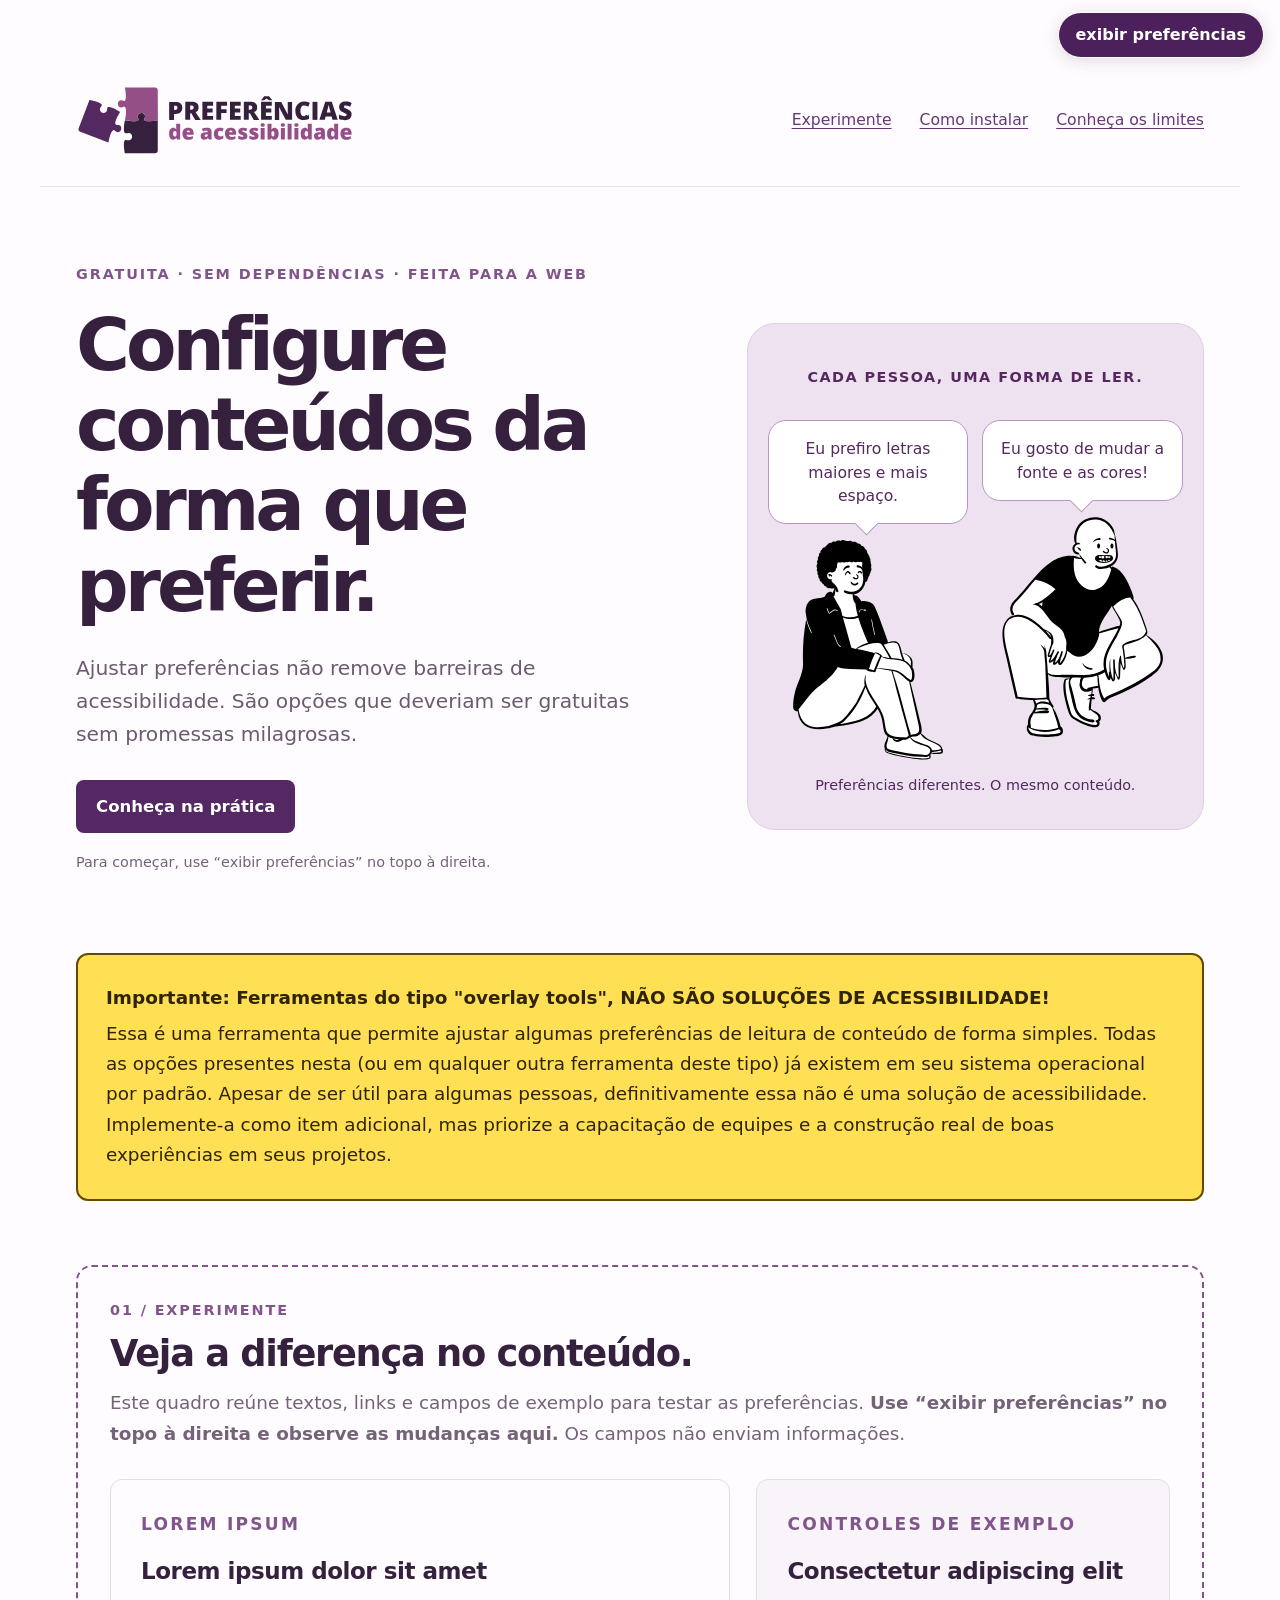
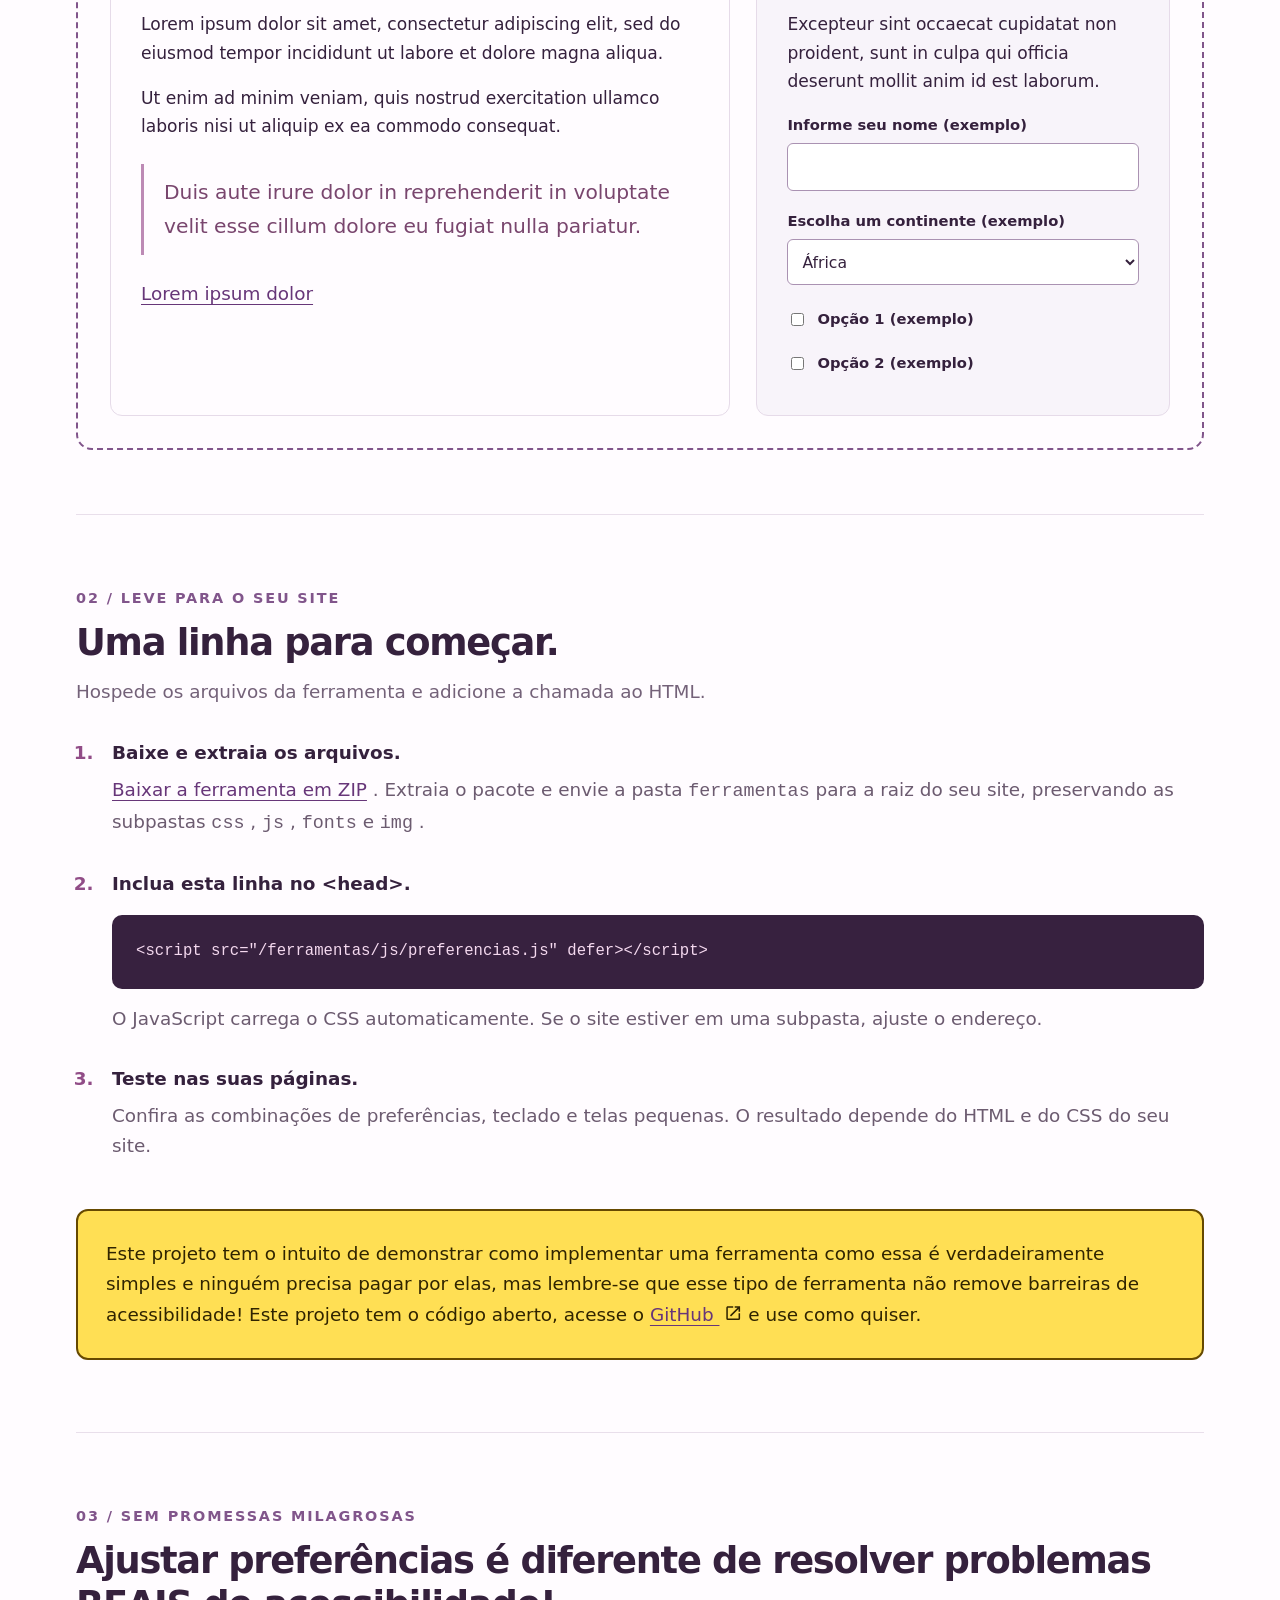
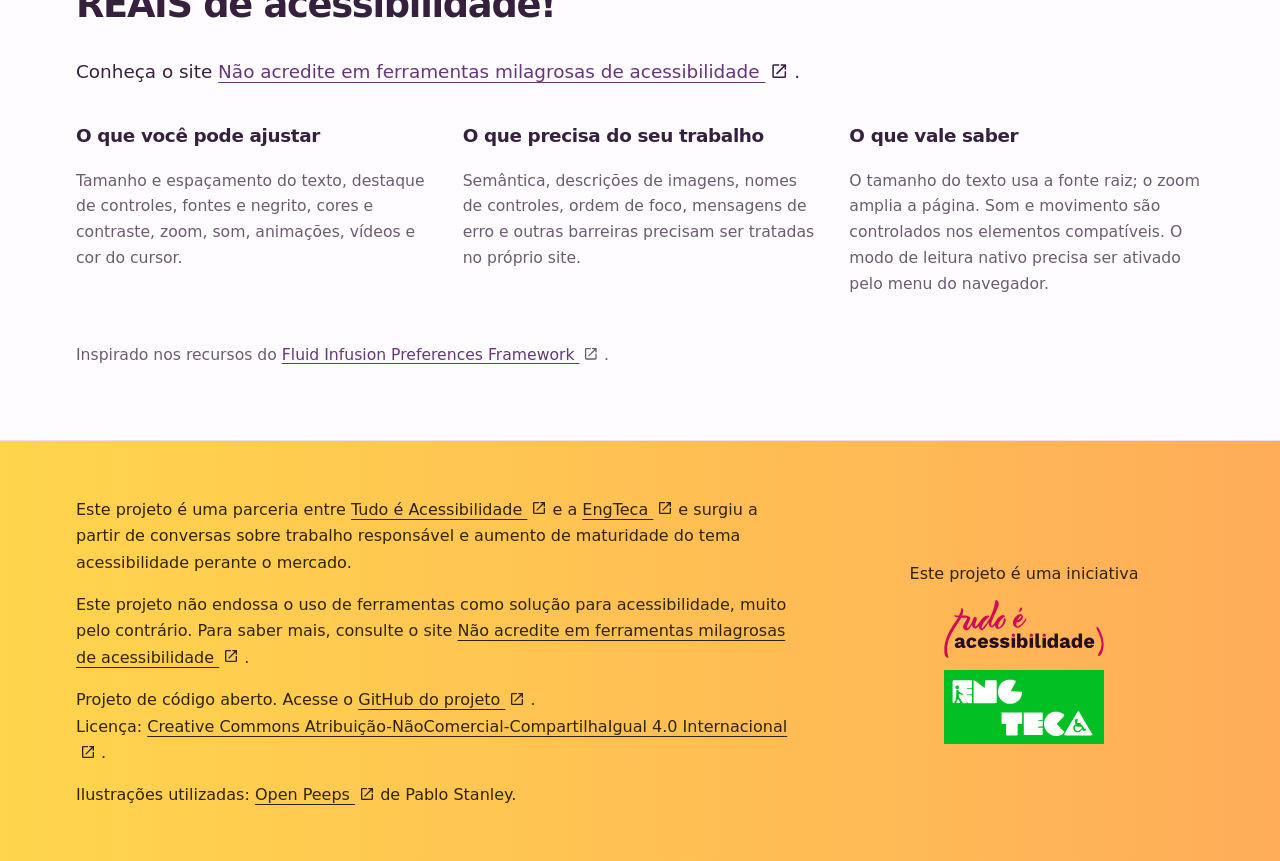
==== index.html @ dfe3854c "Importa site e ferramenta de preferências de acessibilidade" ====
<!doctype html>
<html lang="pt-BR">
  <head>
    <meta charset="utf-8" />
    <meta name="viewport" content="width=device-width, initial-scale=1" />
    <title>Preferências de acessibilidade</title>
    <meta name="description" content="Uma ferramenta gratuita e leve para personalizar a leitura. Experimente, conheça os limites e instale no seu site." />
    <meta property="og:type" content="website" />
    <meta property="og:locale" content="pt_BR" />
    <meta property="og:title" content="Preferências de acessibilidade" />
    <meta property="og:description" content="Mais escolhas para quem lê. Sem promessas de corrigir a acessibilidade com um clique." />
    <meta property="og:image" content="https://preferenciasdeacessibilidade.com/img/prefers-a11y-share.jpg" />
    <meta property="og:image:type" content="image/jpeg" />
    <meta property="og:image:width" content="1200" />
    <meta property="og:image:height" content="630" />
    <meta property="og:image:alt" content="Preferências de acessibilidade: uma ferramenta para ajustar preferências de conteúdo. Overlays não removem barreiras de acessibilidade." />
    <meta name="twitter:card" content="summary_large_image" />
    <meta name="twitter:title" content="Preferências de acessibilidade" />
    <meta name="twitter:description" content="Experimente uma ferramenta gratuita para personalizar a leitura do seu site." />
    <meta name="twitter:image" content="https://preferenciasdeacessibilidade.com/img/prefers-a11y-share.jpg" />
    <meta name="twitter:image:alt" content="Preferências de acessibilidade: uma ferramenta para ajustar preferências de conteúdo. Overlays não removem barreiras de acessibilidade." />
    <link rel="icon" href="img/favicon/favicon.ico" sizes="any" />
    <link rel="icon" type="image/png" sizes="32x32" href="img/favicon/favicon-32x32.png" />
    <link rel="icon" type="image/png" sizes="16x16" href="img/favicon/favicon-16x16.png" />
    <link rel="apple-touch-icon" sizes="180x180" href="img/favicon/apple-touch-icon.png" />
    <link rel="manifest" href="img/favicon/site.webmanifest" />
    <link rel="canonical" href="https://preferenciasdeacessibilidade.com/" />
    <meta property="og:url" content="https://preferenciasdeacessibilidade.com/" />
    <link rel="stylesheet" href="css/demo.css" />
    <script async src="https://www.googletagmanager.com/gtag/js?id=G-C42TWWLW29"></script>
    <script src="js/analytics.js" defer></script>
    <script src="js/preferencias.js" defer></script>
  </head>
  <body>
    <a class="skip" href="#conteudo">
      Ir para o conteúdo
      <span class="sr-only">nesta página</span>
    </a>
    <header class="site-header">
      <div class="brand">
        <img src="img/logo-prefs-a11y.svg" width="280" height="76" alt="Preferências de acessibilidade" />
      </div>
      <nav aria-label="Navegação principal">
        <a href="#experimente">
          Experimente
          <span class="sr-only">nesta página</span>
        </a>
        <a href="#instalacao">
          Como instalar
          <span class="sr-only">nesta página</span>
        </a>
        <a href="#limites">
          Conheça os limites
          <span class="sr-only">nesta página</span>
        </a>
      </nav>
    </header>
    <main id="conteudo">
      <section class="hero" aria-labelledby="titulo">
        <div class="hero-copy">
          <p class="eyebrow">GRATUITA · SEM DEPENDÊNCIAS · FEITA PARA A WEB</p>
          <h1 id="titulo">Configure conteúdos da forma que preferir.</h1>
          <p class="lead">Ajustar preferências não remove barreiras de acessibilidade. São opções que deveriam ser gratuitas sem promessas milagrosas.</p>
          <a class="button" href="#experimente">
            Conheça na prática
            <span class="sr-only">nesta página</span>
          </a>
          <p class="hero-caption">Para começar, use “exibir preferências” no topo à direita.</p>
        </div>
        <div class="type-art">
          <p class="art-tag">CADA PESSOA, UMA FORMA DE LER.</p>
          <div class="conversation">
            <div class="person">
              <p class="speech">Eu prefiro letras maiores e mais espaço.</p>
              <img src="img/peep-1.svg" alt="" width="180" height="220" />
            </div>
            <div class="person">
              <p class="speech">Eu gosto de mudar a fonte e as cores!</p>
              <img src="img/peep-2.svg" alt="" width="180" height="220" />
            </div>
          </div>
          <p class="art-footer">Preferências diferentes. O mesmo conteúdo.</p>
        </div>
      </section>
      <aside class="notice" aria-label="Importante: limites desta ferramenta">
        <strong>Importante: Ferramentas do tipo "overlay tools", NÃO SÃO SOLUÇÕES DE ACESSIBILIDADE!</strong>
        <p>Essa é uma ferramenta que permite ajustar algumas preferências de leitura de conteúdo de forma simples. Todas as opções presentes nesta (ou em qualquer outra ferramenta deste tipo) já existem em seu sistema operacional por padrão. Apesar de ser útil para algumas pessoas, definitivamente essa não é uma solução de acessibilidade. Implemente-a como item adicional, mas priorize a capacitação de equipes e a construção real de boas experiências em seus projetos.</p>
      </aside>
      <section id="experimente" class="section experiment-box" aria-labelledby="experimentar-titulo">
        <div class="section-heading">
          <p class="eyebrow">01 / EXPERIMENTE</p>
          <h2 id="experimentar-titulo">Veja a diferença no conteúdo.</h2>
          <p>
            Este quadro reúne textos, links e campos de exemplo para testar as preferências.
            <strong>Use “exibir preferências” no topo à direita e observe as mudanças aqui.</strong>
            Os campos não enviam informações.
          </p>
        </div>
        <div class="demo-grid">
          <article class="reading-card" lang="la">
            <p class="eyebrow">LOREM IPSUM</p>
            <h3>Lorem ipsum dolor sit amet</h3>
            <p>Lorem ipsum dolor sit amet, consectetur adipiscing elit, sed do eiusmod tempor incididunt ut labore et dolore magna aliqua.</p>
            <p>Ut enim ad minim veniam, quis nostrud exercitation ullamco laboris nisi ut aliquip ex ea commodo consequat.</p>
            <blockquote>Duis aute irure dolor in reprehenderit in voluptate velit esse cillum dolore eu fugiat nulla pariatur.</blockquote>
            <a href="#controles-titulo">
              Lorem ipsum dolor
              <span class="sr-only" lang="pt-BR">(vai para os controles nesta página)</span>
            </a>
          </article>
          <section class="form-card" aria-labelledby="controles-titulo">
            <p class="eyebrow">CONTROLES DE EXEMPLO</p>
            <h3 id="controles-titulo" lang="la">Consectetur adipiscing elit</h3>
            <p lang="la">Excepteur sint occaecat cupidatat non proident, sunt in culpa qui officia deserunt mollit anim id est laborum.</p>
            <label for="nome">Informe seu nome (exemplo)</label>
            <input id="nome" type="text" autocomplete="off" />
            <label for="continente">Escolha um continente (exemplo)</label>
            <select id="continente">
              <option value="africa">África</option>
              <option value="america">América</option>
              <option value="asia">Ásia</option>
              <option value="europa">Europa</option>
              <option value="oceania">Oceania</option>
            </select>
            <label class="check">
              <input type="checkbox" />
              Opção 1 (exemplo)
            </label>
            <label class="check">
              <input type="checkbox" />
              Opção 2 (exemplo)
            </label>
          </section>
        </div>
      </section>
      <section id="instalacao" class="section installation" aria-labelledby="instalar-titulo">
        <div class="section-heading">
          <p class="eyebrow">02 / LEVE PARA O SEU SITE</p>
          <h2 id="instalar-titulo">Uma linha para começar.</h2>
          <p>Hospede os arquivos da ferramenta e adicione a chamada ao HTML.</p>
        </div>
        <ol class="steps">
          <li>
            <strong>Baixe e extraia os arquivos.</strong>
            <p>
              <a href="downloads/preferencias-a11y.zip" download>Baixar a ferramenta em ZIP</a>
              . Extraia o pacote e envie a pasta
              <code>ferramentas</code>
              para a raiz do seu site, preservando as subpastas
              <code>css</code>
              ,
              <code>js</code>
              ,
              <code>fonts</code>
              e
              <code>img</code>
              .
            </p>
          </li>
          <li>
            <strong>Inclua esta linha no &lt;head&gt;.</strong>
            <pre><code>&lt;script src="/ferramentas/js/preferencias.js" defer&gt;&lt;/script&gt;</code></pre>
            <p>O JavaScript carrega o CSS automaticamente. Se o site estiver em uma subpasta, ajuste o endereço.</p>
          </li>
          <li>
            <strong>Teste nas suas páginas.</strong>
            <p>Confira as combinações de preferências, teclado e telas pequenas. O resultado depende do HTML e do CSS do seu site.</p>
          </li>
        </ol>
        <aside class="notice installation-notice" aria-label="Sobre a implementação desta ferramenta">
          <p>
            Este projeto tem o intuito de demonstrar como implementar uma ferramenta como essa é verdadeiramente simples e ninguém precisa pagar por elas, mas lembre-se que esse tipo de ferramenta não remove barreiras de acessibilidade! Este projeto tem o código aberto, acesse o
            <a href="https://github.com/acessibilidade/preferencias-a11y" target="_blank" rel="noopener noreferrer">
              GitHub
              <span class="sr-only">(abre em uma nova aba)</span>
            </a>
            <svg class="external-icon" xmlns="http://www.w3.org/2000/svg" viewBox="0 0 24 24" aria-hidden="true" focusable="false"><path d="M19 19H5V5h7V3H5c-1.11 0-2 .9-2 2v14a2 2 0 0 0 2 2h14a2 2 0 0 0 2-2v-7h-2v7zM14 3v2h3.59l-9.83 9.83 1.41 1.41L19 6.41V10h2V3h-7z" /></svg>
            e use como quiser.
          </p>
        </aside>
      </section>
      <section id="limites" class="section" aria-labelledby="limites-titulo">
        <div class="section-heading">
          <p class="eyebrow">03 / SEM PROMESSAS MILAGROSAS</p>
          <h2 id="limites-titulo">Ajustar preferências é diferente de resolver problemas REAIS de acessibilidade!</h2>
        </div>
        <p>
          Conheça o site
          <a href="https://naoacrediteemferramentasmilagrosas.com" target="_blank" rel="noopener noreferrer">
            Não acredite em ferramentas milagrosas de acessibilidade

            <span class="sr-only">(abre em uma nova aba)</span>
          </a>
          <svg class="external-icon" xmlns="http://www.w3.org/2000/svg" viewBox="0 0 24 24" aria-hidden="true" focusable="false"><path d="M19 19H5V5h7V3H5c-1.11 0-2 .9-2 2v14a2 2 0 0 0 2 2h14a2 2 0 0 0 2-2v-7h-2v7zM14 3v2h3.59l-9.83 9.83 1.41 1.41L19 6.41V10h2V3h-7z" /></svg>
          .
        </p>
        <div class="limits-grid">
          <div>
            <h3>O que você pode ajustar</h3>
            <p>Tamanho e espaçamento do texto, destaque de controles, fontes e negrito, cores e contraste, zoom, som, animações, vídeos e cor do cursor.</p>
          </div>
          <div>
            <h3>O que precisa do seu trabalho</h3>
            <p>Semântica, descrições de imagens, nomes de controles, ordem de foco, mensagens de erro e outras barreiras precisam ser tratadas no próprio site.</p>
          </div>
          <div>
            <h3>O que vale saber</h3>
            <p>O tamanho do texto usa a fonte raiz; o zoom amplia a página. Som e movimento são controlados nos elementos compatíveis. O modo de leitura nativo precisa ser ativado pelo menu do navegador.</p>
          </div>
        </div>
        <p class="reference">
          Inspirado nos recursos do
          <a href="https://build-infusion.fluidproject.org/demos/prefsFramework/" target="_blank" rel="noopener noreferrer">
            Fluid Infusion Preferences Framework

            <span class="sr-only">(abre em uma nova aba)</span>
          </a>
          <svg class="external-icon" xmlns="http://www.w3.org/2000/svg" viewBox="0 0 24 24" aria-hidden="true" focusable="false"><path d="M19 19H5V5h7V3H5c-1.11 0-2 .9-2 2v14a2 2 0 0 0 2 2h14a2 2 0 0 0 2-2v-7h-2v7zM14 3v2h3.59l-9.83 9.83 1.41 1.41L19 6.41V10h2V3h-7z" /></svg>
          .
        </p>
      </section>
    </main>
    <footer class="site-footer">
      <div class="footer-inner">
        <div class="footer-copy">
          <p>
            Este projeto é uma parceria entre
            <a href="https://tudoeacessibilidade.com.br/" target="_blank" rel="noopener noreferrer">
              Tudo é Acessibilidade
              <span class="sr-only">(abre em uma nova aba)</span>
            </a>
            <svg class="external-icon" xmlns="http://www.w3.org/2000/svg" viewBox="0 0 24 24" aria-hidden="true" focusable="false"><path d="M19 19H5V5h7V3H5c-1.11 0-2 .9-2 2v14a2 2 0 0 0 2 2h14a2 2 0 0 0 2-2v-7h-2v7zM14 3v2h3.59l-9.83 9.83 1.41 1.41L19 6.41V10h2V3h-7z" /></svg>
            e a
            <a href="https://engteca.com.br/" target="_blank" rel="noopener noreferrer">
              EngTeca
              <span class="sr-only">(abre em uma nova aba)</span>
            </a>
            <svg class="external-icon" xmlns="http://www.w3.org/2000/svg" viewBox="0 0 24 24" aria-hidden="true" focusable="false"><path d="M19 19H5V5h7V3H5c-1.11 0-2 .9-2 2v14a2 2 0 0 0 2 2h14a2 2 0 0 0 2-2v-7h-2v7zM14 3v2h3.59l-9.83 9.83 1.41 1.41L19 6.41V10h2V3h-7z" /></svg>
            e surgiu a partir de conversas sobre trabalho responsável e aumento de maturidade do tema acessibilidade perante o mercado.
          </p>
          <p>
            Este projeto não endossa o uso de ferramentas como solução para acessibilidade, muito pelo contrário. Para saber mais, consulte o site
            <a href="https://naoacrediteemferramentasmilagrosas.com" target="_blank" rel="noopener noreferrer">
              Não acredite em ferramentas milagrosas de acessibilidade
              <span class="sr-only">(abre em uma nova aba)</span>
            </a>
            <svg class="external-icon" xmlns="http://www.w3.org/2000/svg" viewBox="0 0 24 24" aria-hidden="true" focusable="false"><path d="M19 19H5V5h7V3H5c-1.11 0-2 .9-2 2v14a2 2 0 0 0 2 2h14a2 2 0 0 0 2-2v-7h-2v7zM14 3v2h3.59l-9.83 9.83 1.41 1.41L19 6.41V10h2V3h-7z" /></svg>
            .
          </p>
          <p>
            Projeto de código aberto. Acesse o
            <a href="https://github.com/acessibilidade/preferencias-a11y" target="_blank" rel="noopener noreferrer">
              GitHub do projeto
              <span class="sr-only">(abre em uma nova aba)</span>
            </a>
            <svg class="external-icon" xmlns="http://www.w3.org/2000/svg" viewBox="0 0 24 24" aria-hidden="true" focusable="false"><path d="M19 19H5V5h7V3H5c-1.11 0-2 .9-2 2v14a2 2 0 0 0 2 2h14a2 2 0 0 0 2-2v-7h-2v7zM14 3v2h3.59l-9.83 9.83 1.41 1.41L19 6.41V10h2V3h-7z" /></svg>
            .
            <br />
            Licença:
            <a href="https://creativecommons.org/licenses/by-nc-sa/4.0/deed.pt-br" target="_blank" rel="license noopener noreferrer">
              Creative Commons Atribuição-NãoComercial-CompartilhaIgual 4.0 Internacional
              <span class="sr-only">(abre em uma nova aba)</span>
            </a>
            <svg class="external-icon" xmlns="http://www.w3.org/2000/svg" viewBox="0 0 24 24" aria-hidden="true" focusable="false"><path d="M19 19H5V5h7V3H5c-1.11 0-2 .9-2 2v14a2 2 0 0 0 2 2h14a2 2 0 0 0 2-2v-7h-2v7zM14 3v2h3.59l-9.83 9.83 1.41 1.41L19 6.41V10h2V3h-7z" /></svg>
            .
          </p>
          <p>
            Ilustrações utilizadas:
            <a href="https://www.openpeeps.com/" target="_blank" rel="noopener noreferrer">
              Open Peeps
              <span class="sr-only">(abre em uma nova aba)</span>
            </a>
            <svg class="external-icon" xmlns="http://www.w3.org/2000/svg" viewBox="0 0 24 24" aria-hidden="true" focusable="false"><path d="M19 19H5V5h7V3H5c-1.11 0-2 .9-2 2v14a2 2 0 0 0 2 2h14a2 2 0 0 0 2-2v-7h-2v7zM14 3v2h3.59l-9.83 9.83 1.41 1.41L19 6.41V10h2V3h-7z" /></svg>
            de Pablo Stanley.
          </p>
        </div>
        <div class="footer-partners">
          <p>Este projeto é uma iniciativa</p>
          <div class="partner-logos">
            <div class="partner-logo">
              <a href="https://tudoeacessibilidade.com.br/" target="_blank" rel="noopener noreferrer">
                <img src="img/logo-tudo-e-acessibilidade.svg" alt="Tudo é Acessibilidade" width="160" height="100" />

                <span class="sr-only">(abre em uma nova aba)</span>
              </a>
            </div>
            <div class="partner-logo">
              <a href="https://engteca.com.br/" target="_blank" rel="noopener noreferrer">
                <img src="img/logo-engteca.svg" alt="EngTeca" width="389" height="181" />

                <span class="sr-only">(abre em uma nova aba)</span>
              </a>
            </div>
          </div>
        </div>
      </div>
    </footer>
  </body>
</html>
---- css/demo.css ----
* {
  box-sizing: border-box;
}
:root {
  color-scheme: light;
  font-family:
    system-ui,
    -apple-system,
    sans-serif;
  color: #35213d;
  background: #fffcff;
  line-height: 1.65;
}
body {
  margin: 0;
  font-size: 1.15rem;
  overflow-wrap: anywhere;
}
a {
  color: #673679;
  text-underline-offset: 0.22em;
}
button,
input,
select {
  font: inherit;
}
:focus-visible {
  outline: 3px solid #a32b74;
  outline-offset: 5px;
}
.sr-only {
  position: absolute;
  width: 1px;
  height: 1px;
  overflow: hidden;
  clip-path: inset(50%);
  white-space: nowrap;
}
.skip {
  position: fixed;
  top: -100px;
  left: 16px;
  z-index: 2147483100;
  background: #fff;
  padding: 12px;
}
.skip:focus {
  top: 12px;
}
.site-header {
  max-width: 1200px;
  margin: auto;
  padding: 82px 36px 28px;
  display: flex;
  justify-content: space-between;
  gap: 24px;
  align-items: center;
  border-bottom: 1px solid #e9dfeb;
}
.brand {
  display: block;
  font-size: 1.38rem;
  font-weight: 800;
  line-height: 1.15;
  text-decoration: underline;
  letter-spacing: -0.04em;
  color: #44234e;
}
.brand span {
  display: block;
  color: #a13f78;
}
nav {
  display: flex;
  gap: 28px;
  flex-wrap: wrap;
  font-size: 0.977rem;
}
nav a {
  text-decoration: underline;
}
main {
  max-width: 1200px;
  padding: 0 36px;
  margin: auto;
}
.hero {
  display: grid;
  grid-template-columns: 1.3fr 1fr;
  gap: 76px;
  align-items: center;
  padding: 76px 0 64px;
}
.eyebrow {
  font-size: 0.9rem;
  font-weight: 750;
  letter-spacing: 0.13em;
  color: #81558b;
  margin: 0 0 18px;
}
h1 {
  font-size: clamp(2.875rem, 5.75vw, 5.06rem);
  line-height: 1.09;
  letter-spacing: -0.055em;
  margin: 0 0 26px;
  font-weight: 750;
}
h1 em {
  color: #954f87;
  font-style: normal;
}
.lead {
  font-size: 1.265rem;
  max-width: 31em;
  color: #6c5b70;
  margin-bottom: 28px;
}
.button {
  display: inline-flex;
  gap: 28px;
  background: #542862;
  color: #fff;
  border-radius: 8px;
  padding: 13px 20px;
  font-weight: 600;
  font-size: 1.035rem;
  text-decoration: none;
}
.hero-caption {
  font-size: 0.9rem;
  color: #746279;
  margin-top: 18px;
}
.type-art {
  background: #eee2f0;
  border-radius: 100px 16px 16px 16px;
  padding: 32px;
  min-width: 0;
  text-align: center;
  color: #55285f;
  border: 1px solid #dfcde4;
}
.art-tag {
  font-size: 0.9rem;
  letter-spacing: 0.1em;
  font-weight: 700;
}
.art-letters {
  display: block;
  font-family: Georgia, serif;
  font-size: 10.005rem;
  line-height: 1.35;
  letter-spacing: -0.09em;
}
.art-line {
  font-size: 0.977rem;
}
.art-colors {
  display: flex;
  justify-content: center;
  gap: 12px;
  margin: 24px 0;
}
.art-colors span {
  padding: 13px 18px;
  border-radius: 9px;
  background: #fff;
  font-weight: 650;
}
.art-colors span:nth-child(2) {
  color: #fff;
  background: #55285f;
}
.art-colors span:nth-child(3) {
  color: #4c2045;
  background: #efc8df;
}
.art-footer {
  font-size: 0.9rem;
}
.notice {
  background: #f7edf3;
  border-left: 4px solid #a03e78;
  border-radius: 0 10px 10px 0;
  padding: 22px 28px;
}
.notice strong {
  font-size: 1.15rem;
}
.notice p {
  margin: 5px 0 0;
  font-size: 1.012rem;
  color: #6c5269;
}
.section {
  padding: 72px 0;
  scroll-margin-top: 70px;
}
.section + .section {
  border-top: 1px solid #e9dfeb;
}
.section-heading {
  margin-bottom: 30px;
}
.section-heading .eyebrow {
  margin-bottom: 10px;
}
h2 {
  font-size: 2.3rem;
  line-height: 1.2;
  letter-spacing: -0.035em;
  margin: 0 0 12px;
}
.section-heading > p:last-child {
  color: #746279;
  margin-top: 0;
}
h3 {
  font-size: 1.438rem;
  line-height: 1.35;
  letter-spacing: -0.02em;
}
.demo-grid {
  display: grid;
  grid-template-columns: 1.5fr 1fr;
  gap: 26px;
}
.reading-card,
.form-card {
  padding: 30px;
  border: 1px solid #e6dbe9;
  border-radius: 12px;
}
.reading-card h3,
.form-card h3 {
  margin-top: 0;
}
.reading-card p,
.form-card p {
  font-size: 1.069rem;
}
blockquote {
  margin: 24px 0;
  padding: 12px 0 12px 20px;
  border-left: 3px solid #bd8ab5;
  color: #79466e;
  font-size: 1.265rem;
}
.form-card {
  background: #f8f4fa;
}
.form-card label {
  display: block;
  font-size: 0.92rem;
  font-weight: 600;
  margin: 18px 0 6px;
}
.form-card input:not([type="checkbox"]),
.form-card select {
  width: 100%;
  min-width: 0;
  min-height: 46px;
  padding: 10px;
  border: 1px solid #aa92b2;
  border-radius: 6px;
  background: #fff;
  color: #35213d;
  font-size: 0.977rem;
}
.form-card .check {
  display: flex;
  gap: 10px;
  align-items: center;
  min-height: 44px;
}
.steps {
  padding-left: 24px;
}
.steps li {
  padding: 0 0 22px 12px;
}
.steps li::marker {
  color: #914c87;
  font-weight: 750;
}
.steps p {
  margin: 7px 0;
  color: #6c5b70;
}
pre {
  background: #37213f;
  color: #f4d9ef;
  padding: 24px;
  border-radius: 10px;
  overflow: auto;
  font-size: 0.977rem;
}
code {
  overflow-wrap: anywhere;
}
.limits-grid {
  display: grid;
  grid-template-columns: repeat(3, 1fr);
  gap: 32px;
}
.limits-grid h3 {
  font-size: 1.15rem;
}
.limits-grid p,
.reference {
  font-size: 0.977rem;
  color: #6c5b70;
}
.reference {
  margin: 30px 0 0;
}
.site-footer {
  border-top: 1px solid #e9dfeb;
  max-width: 1200px;
  margin: auto;
  padding: 32px 36px;
  display: flex;
  align-items: center;
  justify-content: space-between;
  gap: 24px;
  font-size: 1rem;
}
@media (max-width: 800px) {
  .hero {
    gap: 28px;
    grid-template-columns: 1fr;
    padding-top: 48px;
  }
  .type-art {
    max-width: 430px;
    width: 100%;
    justify-self: center;
  }
  .demo-grid,
  .limits-grid {
    grid-template-columns: 1fr;
  }
  .site-header {
    align-items: flex-start;
    flex-direction: column;
  }
  .site-footer {
    flex-wrap: wrap;
  }
}
@media (max-width: 420px) {
  main {
    padding: 0 20px;
  }
  .site-header,
  .site-footer {
    padding-left: 20px;
    padding-right: 20px;
  }
  nav {
    gap: 16px;
  }
  .reading-card,
  .form-card {
    padding: 20px;
  }
  .section {
    padding: 48px 0;
  }
  .type-art {
    padding: 24px;
  }
  .art-colors {
    gap: 6px;
  }
  .art-colors span {
    padding: 10px 13px;
  }
}

.brand img {
  display: block;
  width: min(280px, 100%);
  height: auto;
}
.type-art {
  border-radius: 28px;
  padding: 28px 20px 16px;
}
.art-tag {
  font-size: 0.9rem;
}
.conversation {
  display: grid;
  grid-template-columns: 1fr 1fr;
  gap: 14px;
}
.person {
  min-width: 0;
}
.person img {
  display: block;
  width: 100%;
  height: 220px;
  object-fit: contain;
}
.speech {
  position: relative;
  padding: 16px 12px;
  border: 1px solid #b598bf;
  border-radius: 18px;
  background: #fff;
  font-size: 0.977rem;
  line-height: 1.5;
}
.speech::after {
  content: "";
  position: absolute;
  bottom: -9px;
  left: 45%;
  width: 16px;
  height: 16px;
  background: #fff;
  border-right: 1px solid #b598bf;
  border-bottom: 1px solid #b598bf;
  transform: rotate(45deg);
}
.notice {
  background: #ffdf54;
  border: 2px solid #664900;
  border-radius: 12px;
  padding: 28px;
  color: #302400;
}
.notice p {
  color: inherit;
  font-size: 1.15rem;
}
.experiment-box {
  border: 2px dashed #81558b;
  border-radius: 16px;
  margin: 64px 0;
  padding: 32px;
}
.external-icon {
  display: inline-block;
  width: 1em;
  height: 1em;
  margin-left: 0.25em;
  vertical-align: -0.1em;
  fill: currentColor;
  flex-shrink: 0;
}
.site-footer {
  max-width: none;
  margin: 0;
  padding: 40px 36px;
  display: block;
  background: linear-gradient(
    90deg,
    rgb(255, 213, 77) 0%,
    rgb(255, 173, 89) 100%
  );
  color: #302400;
  font-size: 1rem;
}
.footer-inner {
  max-width: 1128px;
  margin: auto;
  display: grid;
  grid-template-columns: 2fr 1fr;
  gap: 48px;
  align-items: center;
}
.site-footer a {
  color: inherit;
}
.footer-partners {
  text-align: center;
}
.partner-logos {
  display: flex;
  flex-direction: column;
  gap: 12px;
  justify-content: center;
  align-items: center;
  flex-wrap: wrap;
}
.partner-logos img {
  display: block;
  width: 160px;
  height: auto;
  object-fit: contain;
}
@media (max-width: 800px) {
  .footer-inner {
    grid-template-columns: 1fr;
    gap: 24px;
  }
}
@media (max-width: 420px) {
  .experiment-box {
    padding: 18px;
    margin: 40px 0;
  }
  .conversation {
    gap: 8px;
  }
  .speech {
    padding: 12px 8px;
  }
  .person img {
    height: 180px;
  }
  .site-footer {
    padding: 28px 20px;
  }
}

html {
  scroll-behavior: smooth;
}
@media (prefers-reduced-motion: reduce) {
  html {
    scroll-behavior: auto;
  }
}
.form-card .check {
  margin: 0;
}
.form-card select + .check {
  margin-top: 12px;
}
.partner-logo {
  display: flex;
  align-items: center;
  gap: 6px;
}

.external-icon {
  cursor: default;
}

/* Link and button interaction states. */
a:hover,
a:focus-visible {
  color: #321b37;
  text-decoration-thickness: 0.12em;
}
.site-footer a:hover,
.site-footer a:focus-visible {
  color: #321b37;
}
.button:hover,
.button:focus-visible {
  background-color: #321b37;
  color: #fff;
}
.button:hover {
  text-decoration: underline;
}

.footer-copy {
  min-width: 0;
}

.footer-partners > p {
  margin: 0 0 12px;
}
.installation-notice p {
  margin: 0;
}
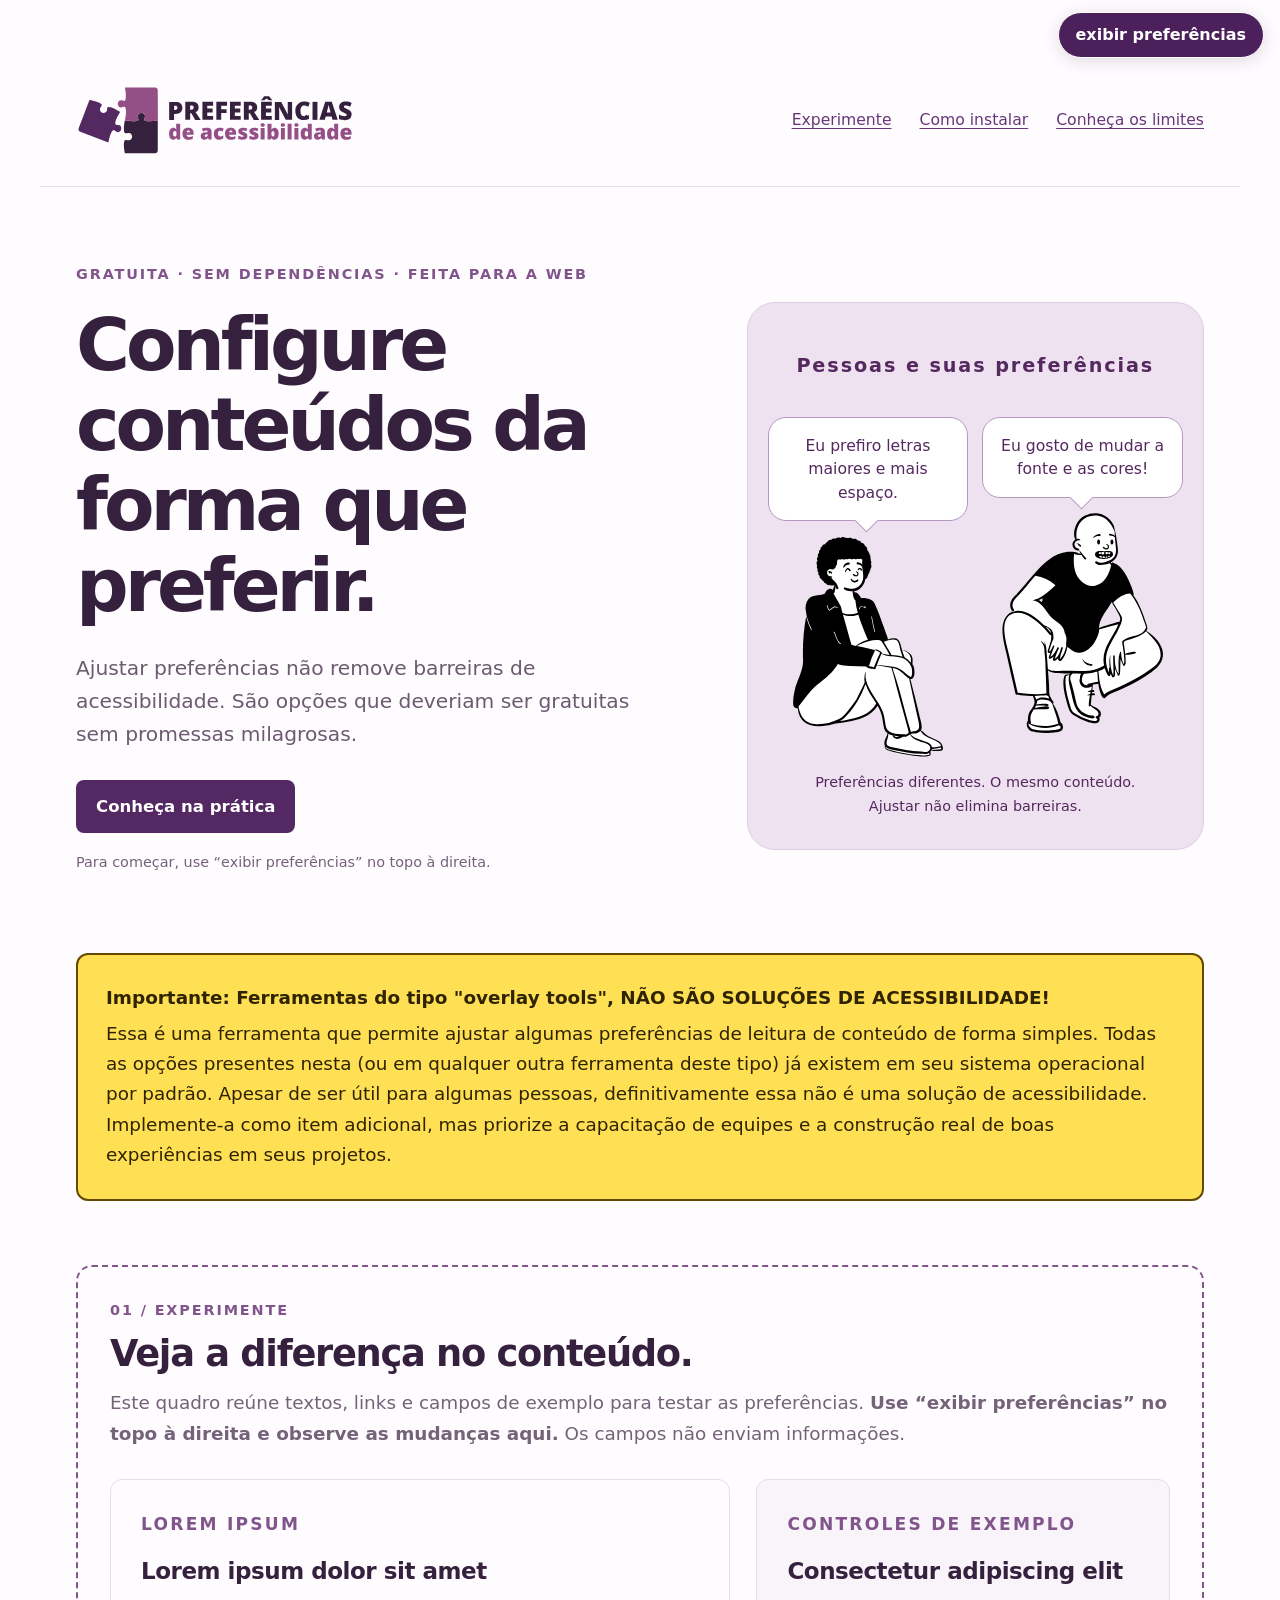
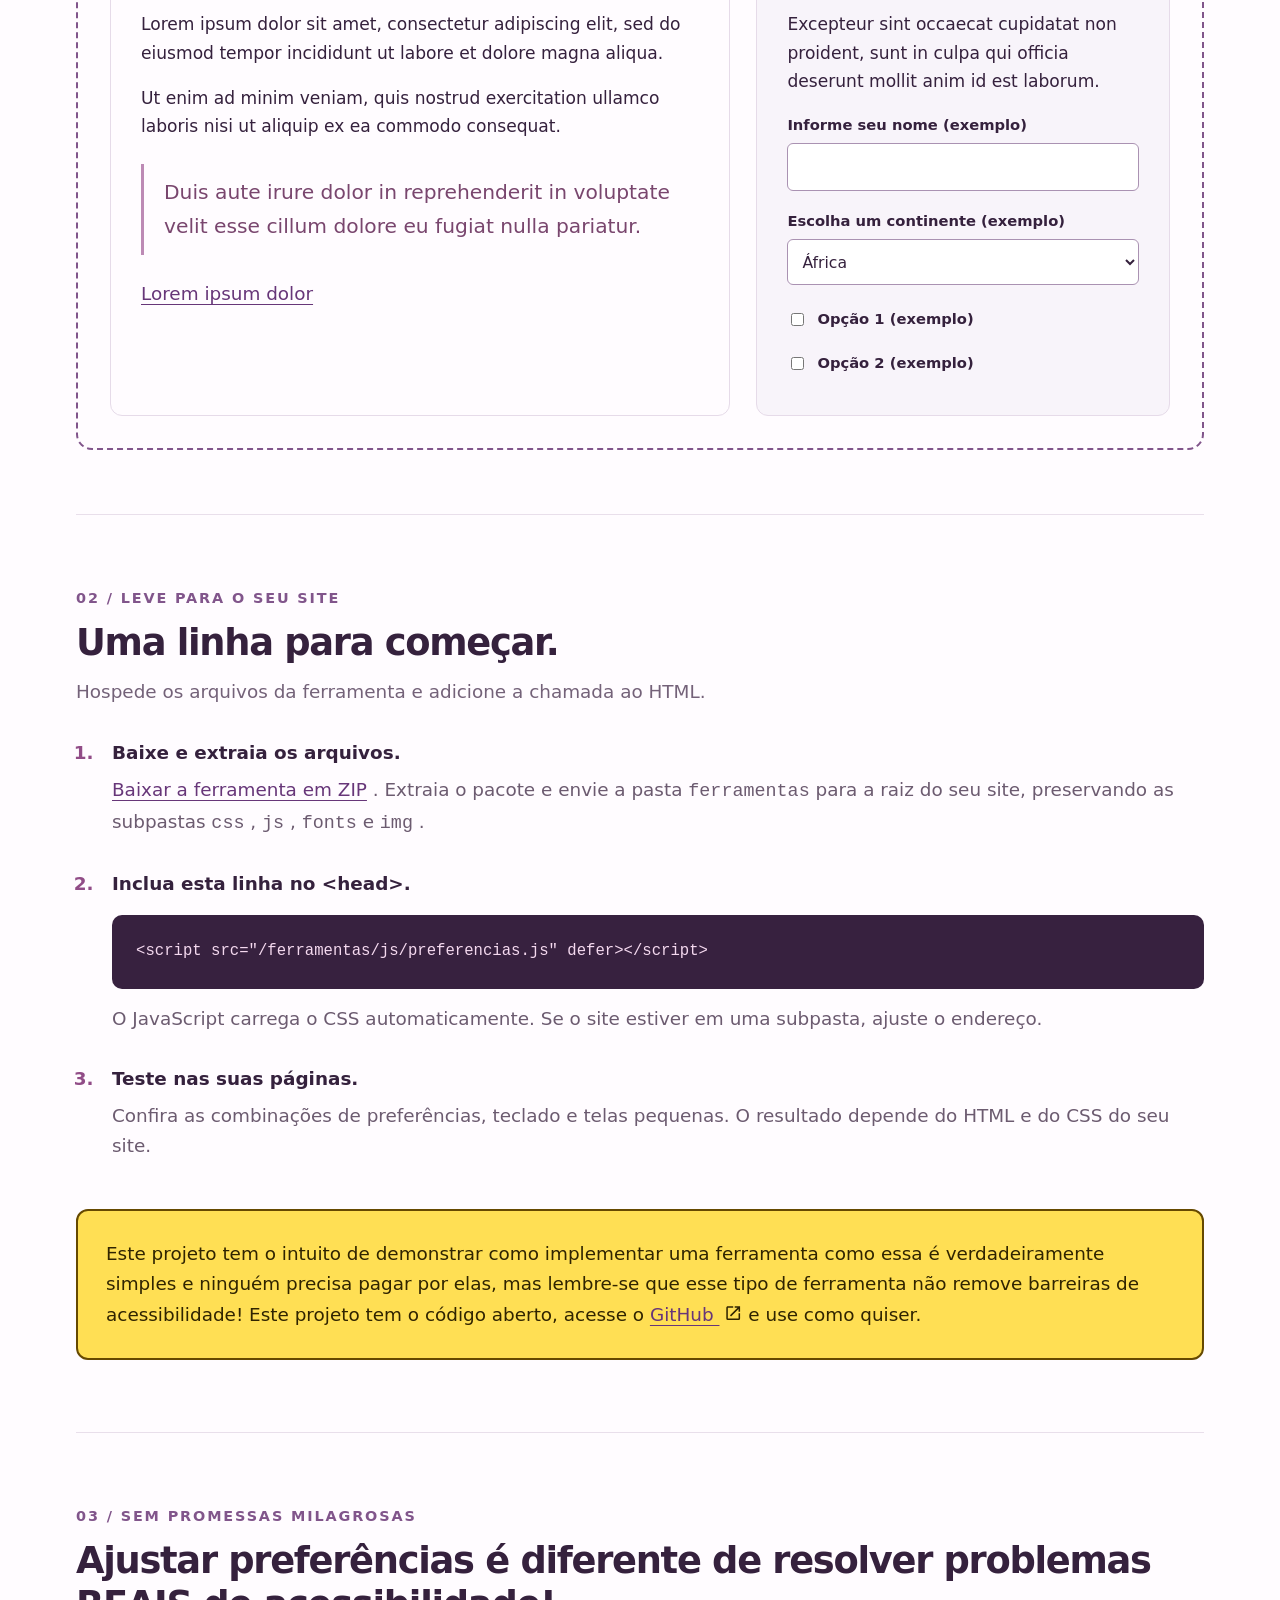
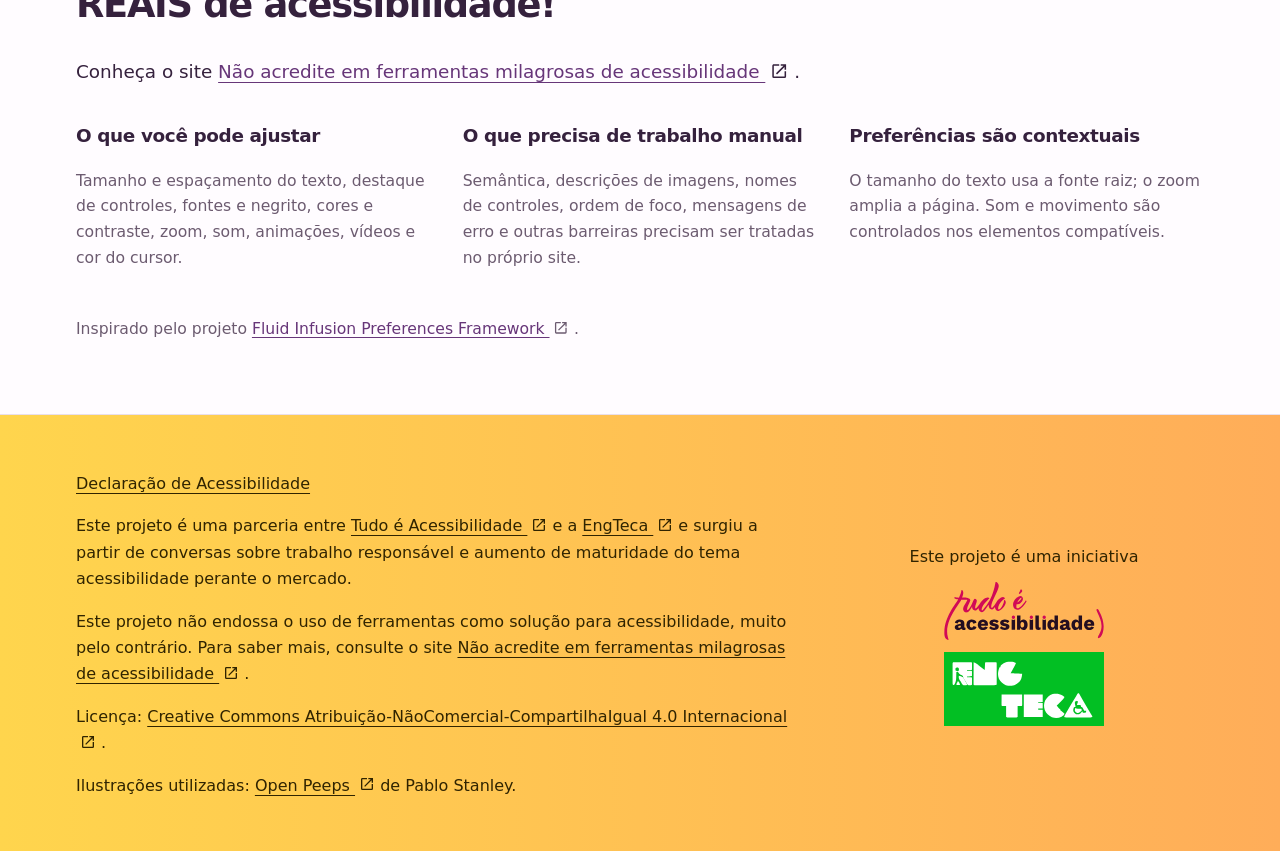
==== commit 038d9d58: "upload arquivos projeto upload arquivos projeto" ====
--- a/index.html
+++ b/index.html
@@ -68,7 +68,7 @@
           <p class="hero-caption">Para começar, use “exibir preferências” no topo à direita.</p>
         </div>
         <div class="type-art">
-          <p class="art-tag">CADA PESSOA, UMA FORMA DE LER.</p>
+          <p class="art-tag">Pessoas e suas preferências</p>
           <div class="conversation">
             <div class="person">
               <p class="speech">Eu prefiro letras maiores e mais espaço.</p>
@@ -79,7 +79,11 @@
               <img src="img/peep-2.svg" alt="" width="180" height="220" />
             </div>
           </div>
-          <p class="art-footer">Preferências diferentes. O mesmo conteúdo.</p>
+          <p class="art-footer">
+            Preferências diferentes. O mesmo conteúdo.
+            <br />
+            Ajustar não elimina barreiras.
+          </p>
         </div>
       </section>
       <aside class="notice" aria-label="Importante: limites desta ferramenta">
@@ -200,16 +204,16 @@
             <p>Tamanho e espaçamento do texto, destaque de controles, fontes e negrito, cores e contraste, zoom, som, animações, vídeos e cor do cursor.</p>
           </div>
           <div>
-            <h3>O que precisa do seu trabalho</h3>
+            <h3>O que precisa de trabalho manual</h3>
             <p>Semântica, descrições de imagens, nomes de controles, ordem de foco, mensagens de erro e outras barreiras precisam ser tratadas no próprio site.</p>
           </div>
           <div>
-            <h3>O que vale saber</h3>
-            <p>O tamanho do texto usa a fonte raiz; o zoom amplia a página. Som e movimento são controlados nos elementos compatíveis. O modo de leitura nativo precisa ser ativado pelo menu do navegador.</p>
+            <h3>Preferências são contextuais</h3>
+            <p>O tamanho do texto usa a fonte raiz; o zoom amplia a página. Som e movimento são controlados nos elementos compatíveis.</p>
           </div>
         </div>
         <p class="reference">
-          Inspirado nos recursos do
+          Inspirado pelo projeto
           <a href="https://build-infusion.fluidproject.org/demos/prefsFramework/" target="_blank" rel="noopener noreferrer">
             Fluid Infusion Preferences Framework
 
@@ -223,6 +227,7 @@
     <footer class="site-footer">
       <div class="footer-inner">
         <div class="footer-copy">
+          <p><a href="declaracao-acessibilidade.html">Declaração de Acessibilidade</a></p>
           <p>
             Este projeto é uma parceria entre
             <a href="https://tudoeacessibilidade.com.br/" target="_blank" rel="noopener noreferrer">
@@ -248,14 +253,6 @@
             .
           </p>
           <p>
-            Projeto de código aberto. Acesse o
-            <a href="https://github.com/acessibilidade/preferencias-a11y" target="_blank" rel="noopener noreferrer">
-              GitHub do projeto
-              <span class="sr-only">(abre em uma nova aba)</span>
-            </a>
-            <svg class="external-icon" xmlns="http://www.w3.org/2000/svg" viewBox="0 0 24 24" aria-hidden="true" focusable="false"><path d="M19 19H5V5h7V3H5c-1.11 0-2 .9-2 2v14a2 2 0 0 0 2 2h14a2 2 0 0 0 2-2v-7h-2v7zM14 3v2h3.59l-9.83 9.83 1.41 1.41L19 6.41V10h2V3h-7z" /></svg>
-            .
-            <br />
             Licença:
             <a href="https://creativecommons.org/licenses/by-nc-sa/4.0/deed.pt-br" target="_blank" rel="license noopener noreferrer">
               Creative Commons Atribuição-NãoComercial-CompartilhaIgual 4.0 Internacional
--- a/css/demo.css
+++ b/css/demo.css
@@ -142,7 +142,7 @@
   border: 1px solid #dfcde4;
 }
 .art-tag {
-  font-size: 0.9rem;
+  font-size: 1.2rem;
   letter-spacing: 0.1em;
   font-weight: 700;
 }
@@ -389,7 +389,7 @@
   padding: 28px 20px 16px;
 }
 .art-tag {
-  font-size: 0.9rem;
+  font-size: 1.2rem;
 }
 .conversation {
   display: grid;
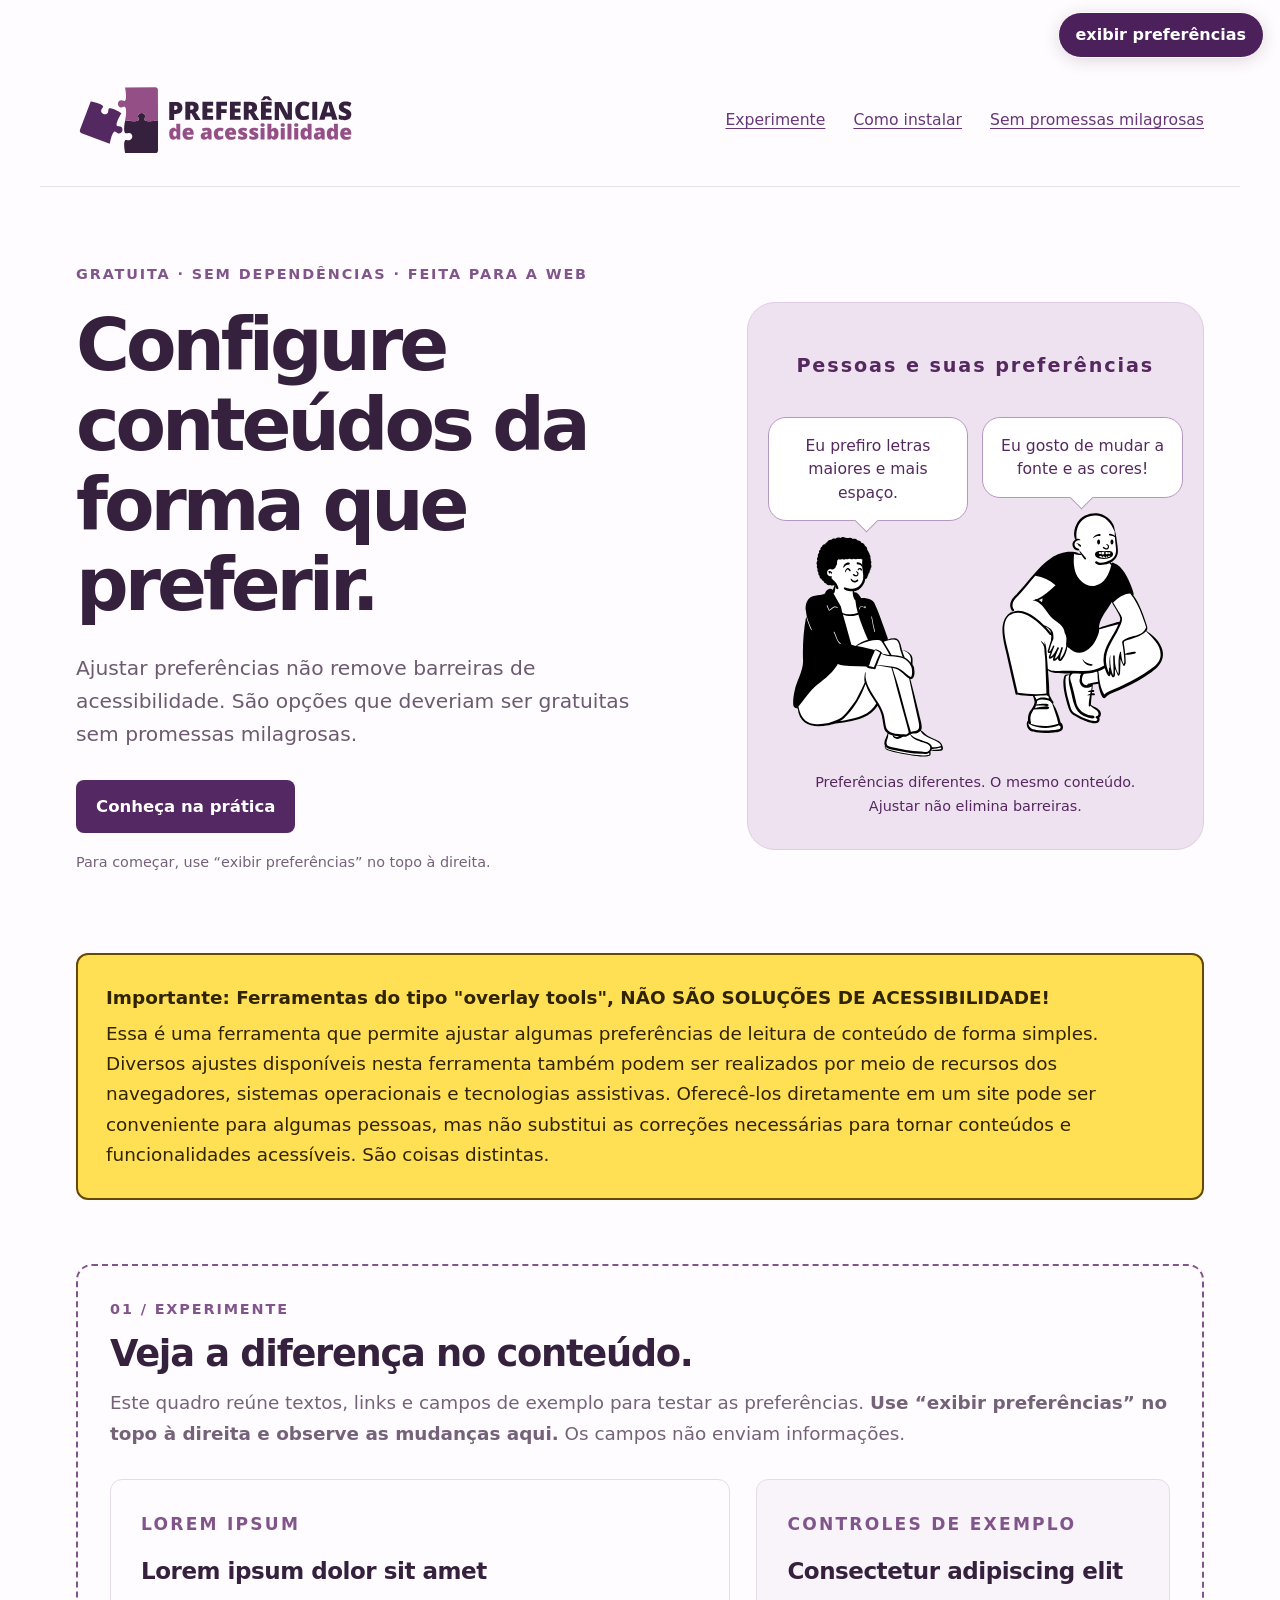
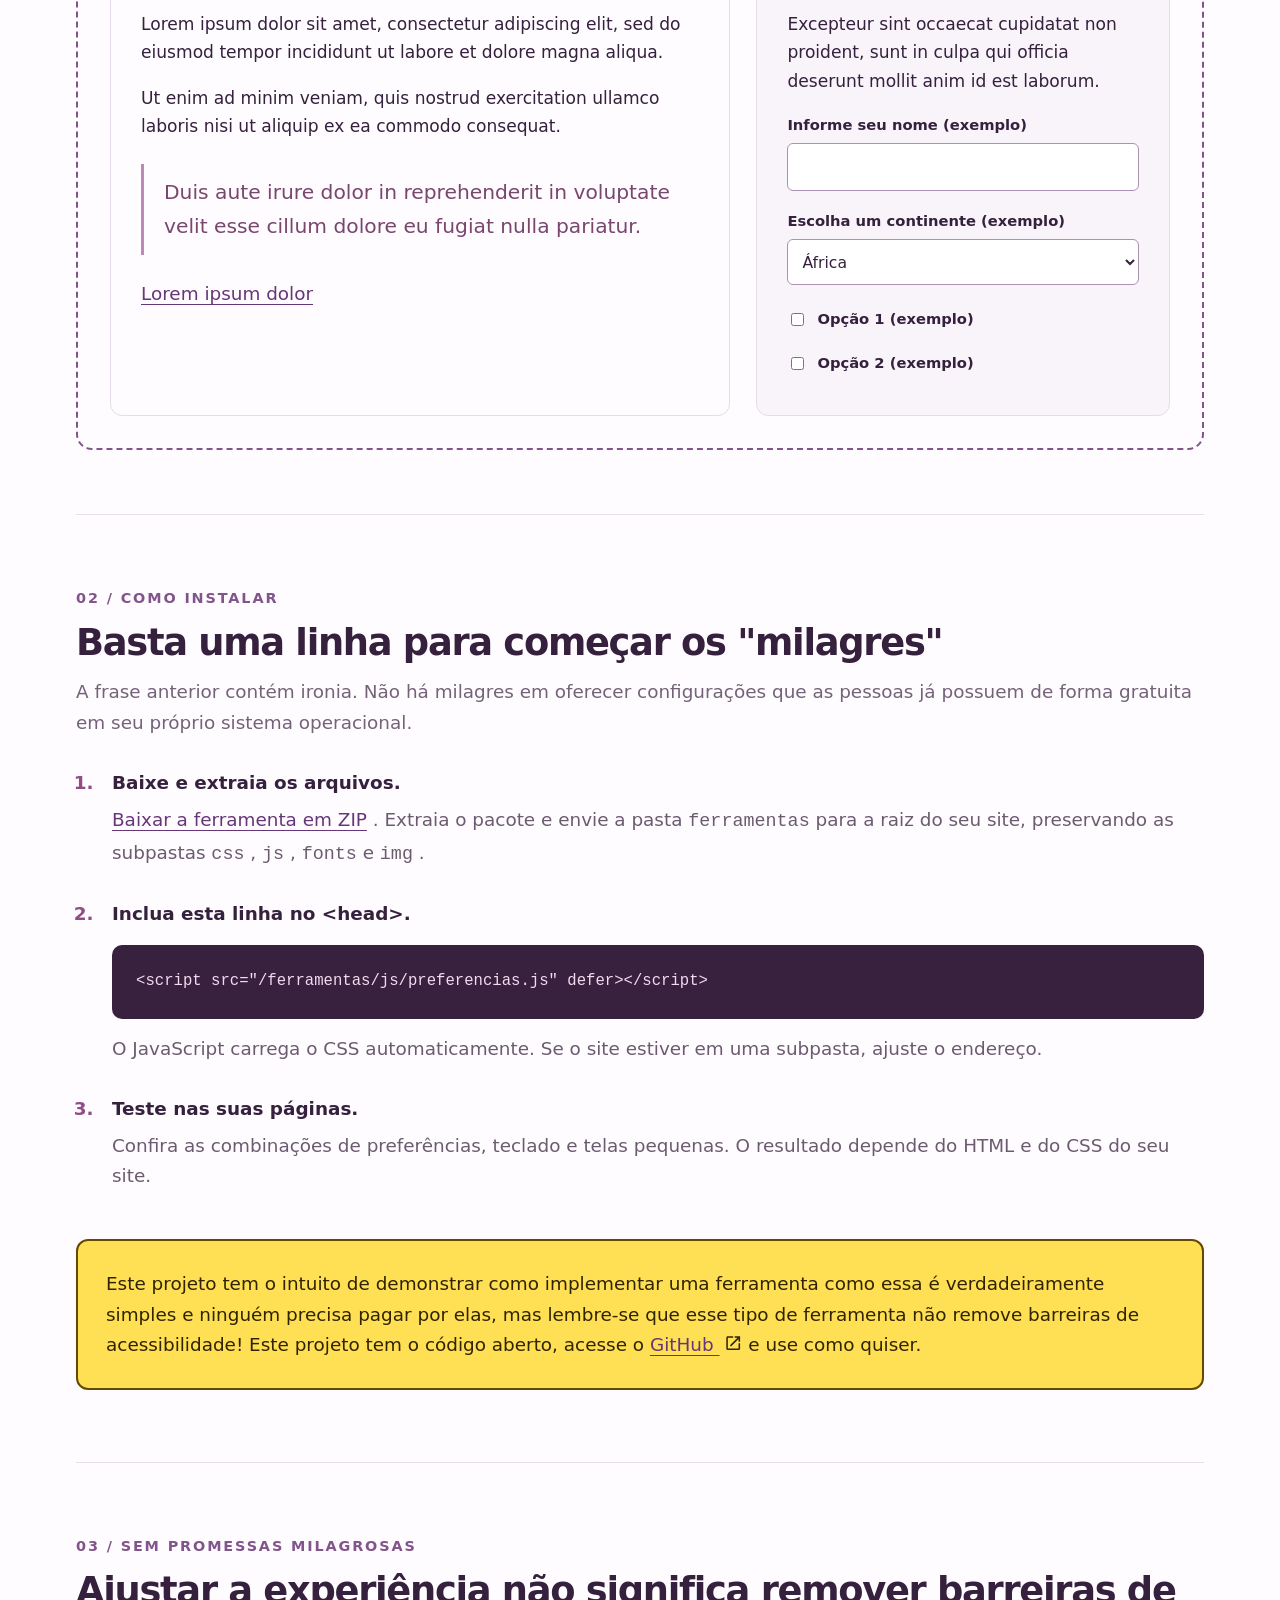
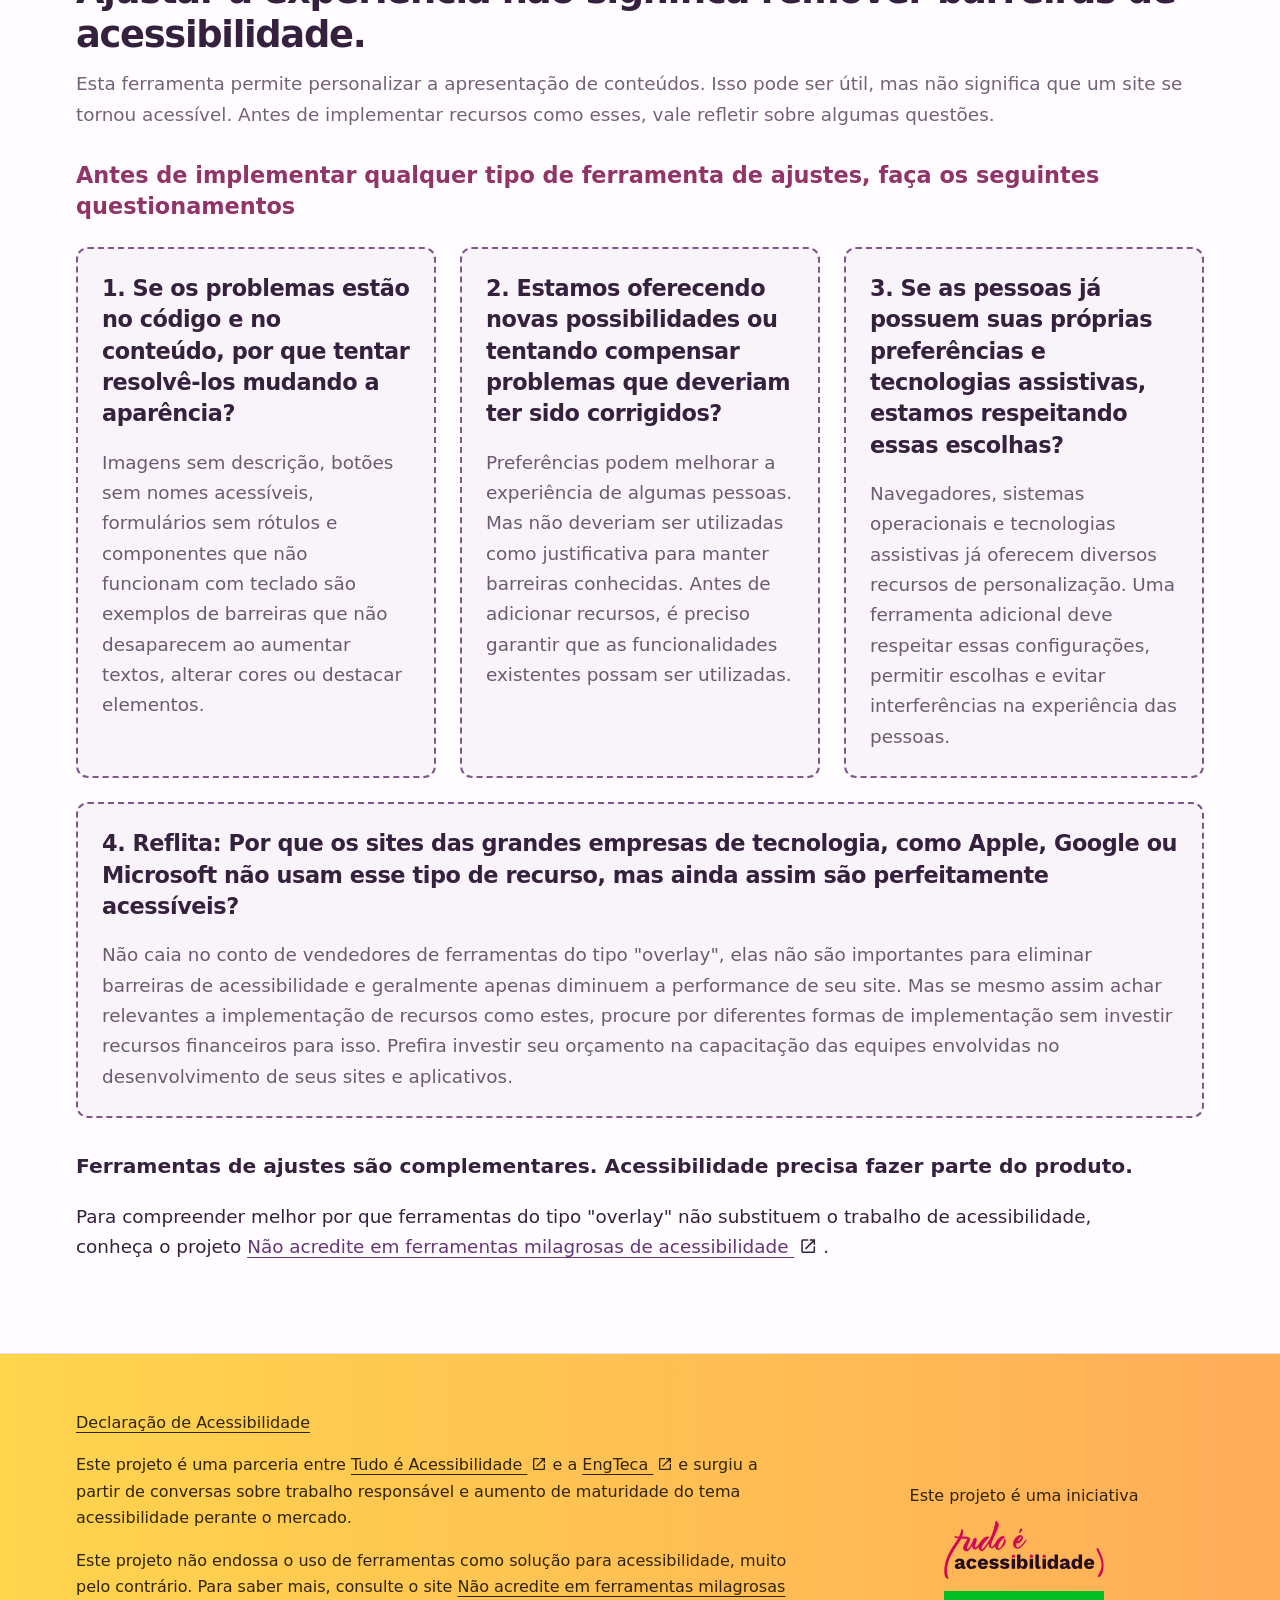
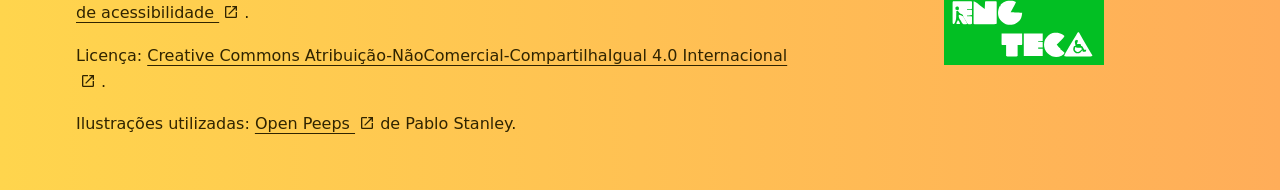
==== commit 52bad68a: "atualização de site e ferramenta atualização de site e ferramenta" ====
--- a/index.html
+++ b/index.html
@@ -38,7 +38,39 @@
     </a>
     <header class="site-header">
       <div class="brand">
-        <img src="img/logo-prefs-a11y.svg" width="280" height="76" alt="Preferências de acessibilidade" />
+        <svg class="brand-logo" xmlns="http://www.w3.org/2000/svg" viewBox="0 0 400 108.8" width="280" height="76" role="img" aria-label="Preferências de acessibilidade" focusable="false">
+          <path class="brand-primary brand-piece brand-piece-1" d="M74.85,82.53c.91-.91,3.87.4,5.14.62,2.8.49,5.14-2.32,5.13-5.16h0c0-2.84-2.37-5.64-5.16-5.13-1.27.23-4.22,1.56-5.14.65-3.26-3.24-.06-19.01-.06-19.01,0,0-15.77-3.2-19.01.06-.91.91.51,3.87.65,5.15.31,2.83-2.29,5.15-5.13,5.16h0c-2.84,0-5.45-2.3-5.16-5.13.13-1.28,1.53-4.24.62-5.15-3.26-3.24-19.01.06-19.01.06l.15,43.23c0,2.11,1.72,3.81,3.83,3.8l43.23-.15s-3.3-15.75-.06-19.01Z" />
+          <path class="brand-ink brand-piece brand-piece-2" d="M102.98,54.66c-.91-.91.41-3.86.64-5.14.49-2.8-2.3-5.15-5.15-5.15h0c-2.84,0-5.64,2.35-5.15,5.15.23,1.27,1.54,4.23.64,5.14-3.25,3.25-19.01,0-19.01,0,0,0-3.25,15.13,0,18.37.91.91,3.87.14,5.15,0,2.83-.3,5.15,2.3,5.15,5.15h0c0,2.84-2.32,5.45-5.15,5.15-1.28-.14-4.24-.91-5.15,0-3.25,3.25,0,18.37,0,18.37h43.23c2.11,0,3.81-1.71,3.81-3.81v-43.23s-15.76,3.25-19.01,0Z" />
+          <path class="brand-accent brand-piece brand-piece-3" d="M74.84,26.8c-.9.91-3.86-.48-5.14-.61-2.83-.29-5.14,2.33-5.13,5.17h0c.01,2.84,2.34,5.44,5.17,5.13,1.28-.14,4.22-1.56,5.14-.66,3.26,3.23.08,19.01.08,19.01,0,0,15.78,3.18,19.01-.08.91-.91-.43-3.87-.66-5.15-.51-2.8,2.28-5.16,5.13-5.17h0c2.84-.01,5.65,2.32,5.17,5.13-.22,1.28-1.53,4.25-.61,5.15,3.26,3.23,19.01-.08,19.01-.08l-.18-43.23c0-2.11-1.72-3.81-3.83-3.8l-43.23.18s3.31,15.75.08,19.01Z" />
+          <path class="brand-ink" d="M152,36.6c0,2.9-.9,5.1-2.6,6.7s-4.1,2.4-7.3,2.4h-2v8.6h-7v-25.8h8.9c3.3,0,5.7.7,7.4,2.1,1.6,1.4,2.5,3.5,2.5,6.1h0ZM140.2,40h1.3c1.1,0,1.9-.3,2.5-.9s.9-1.4.9-2.4c0-1.7-1-2.6-2.9-2.6h-1.8v5.9Z" />
+          <path class="brand-ink" d="M163.1,44.8v9.4h-7v-25.8h8.5c7,0,10.5,2.5,10.5,7.6s-1.5,5.3-4.4,7l7.5,11.3h-7.9l-5.5-9.4h-1.8ZM163.1,39.6h1.3c2.4,0,3.7-1.1,3.7-3.2s-1.2-2.7-3.6-2.7h-1.4v5.9h0Z" />
+          <path class="brand-ink" d="M195.9,54.2h-15.3v-25.8h15.3v5.6h-8.4v4.1h7.7v5.6h-7.7v4.9h8.4v5.7Z" />
+          <path class="brand-ink" d="M207.4,54.2h-6.9v-25.8h15.3v5.6h-8.4v4.9h7.7v5.6h-7.7v9.7h0Z" />
+          <path class="brand-ink" d="M235.3,54.2h-15.3v-25.8h15.3v5.6h-8.4v4.1h7.7v5.6h-7.7v4.9h8.4v5.7Z" />
+          <path class="brand-ink" d="M246.8,44.8v9.4h-7v-25.8h8.5c7,0,10.5,2.5,10.5,7.6s-1.5,5.3-4.4,7l7.5,11.3h-7.9l-5.5-9.4h-1.8ZM246.8,39.6h1.3c2.4,0,3.7-1.1,3.7-3.2s-1.2-2.7-3.6-2.7h-1.4v5.9h0Z" />
+          <path class="brand-ink" d="M275.8,26.3c-1-.6-2.2-1.5-3.5-2.6-1.5,1.3-2.6,2.1-3.4,2.6h-4.6v-.5c.8-.8,1.7-1.7,2.5-2.7s1.6-1.9,2-2.6h7c1.1,1.6,2.6,3.4,4.5,5.3v.5h-4.5ZM279.7,54.2h-15.3v-25.8h15.3v5.6h-8.4v4.1h7.7v5.6h-7.7v4.9h8.4v5.7Z" />
+          <path class="brand-ink" d="M308.8,54.2h-9.2l-9.4-18.2h-.2c.2,2.9.3,5,.3,6.6v11.7h-6.2v-25.8h9.1l9.4,18h.1c-.2-2.6-.2-4.7-.2-6.3v-11.7h6.2v25.8h0Z" />
+          <path class="brand-ink" d="M325.9,33.8c-1.7,0-3,.7-3.9,2s-1.4,3.2-1.4,5.6c0,5,1.9,7.5,5.7,7.5s2.2-.2,3.3-.5,2.1-.7,3.2-1.2v5.9c-2.2,1-4.6,1.4-7.3,1.4-3.9,0-6.9-1.1-9-3.4s-3.1-5.5-3.1-9.8.5-5,1.5-7c1-2,2.5-3.6,4.4-4.7s4.1-1.6,6.7-1.6,5.5.6,8,1.8l-2.1,5.5c-1-.5-1.9-.8-2.9-1.1-1-.3-2-.5-3.1-.5h0Z" />
+          <path class="brand-ink" d="M337.9,54.2v-25.8h7v25.8h-7Z" />
+          <path class="brand-ink" d="M366.4,54.2l-1.3-4.8h-8.4l-1.3,4.8h-7.7l8.4-26h9.3l8.5,26h-7.6ZM363.7,43.7l-1.1-4.2c-.3-.9-.6-2.2-1-3.7s-.6-2.6-.7-3.2c-.1.6-.3,1.6-.6,3s-1,4.1-2.1,8.1h5.5Z" />
+          <path class="brand-ink" d="M393.7,46.4c0,1.6-.4,3-1.2,4.3s-2,2.2-3.5,2.9-3.3,1-5.4,1-3.2-.1-4.3-.4c-1.2-.2-2.4-.7-3.6-1.3v-6.2c1.3.7,2.7,1.2,4.1,1.6,1.4.4,2.8.6,4,.6s1.8-.2,2.3-.5.7-.8.7-1.4-.1-.7-.3-.9-.5-.5-.9-.8-1.6-.8-3.4-1.7c-1.7-.8-3-1.5-3.8-2.2s-1.5-1.5-1.9-2.5c-.4-.9-.6-2-.6-3.3,0-2.4.9-4.2,2.6-5.6s4.1-2,7.1-2,5.4.6,8.2,1.9l-2.1,5.4c-2.4-1.1-4.5-1.7-6.3-1.7s-1.6.2-2,.5-.6.7-.6,1.2.3,1,.8,1.4c.5.4,2,1.1,4.3,2.2,2.2,1,3.8,2.1,4.6,3.2.9,1.2,1.3,2.6,1.3,4.3h0Z" />
+          <path class="brand-accent" d="M138.8,82.6c-1.2,0-2.2-.3-3.1-1s-1.6-1.7-2-2.9c-.5-1.3-.7-2.8-.7-4.6,0-2.7.5-4.8,1.6-6.3,1.1-1.5,2.6-2.3,4.4-2.3s1.7.2,2.4.6,1.3,1,1.9,1.9h.1c-.2-1.3-.3-2.6-.3-3.9v-4.4h5.7v22.6h-4.3l-1.2-2.1h-.2c-1,1.6-2.4,2.4-4.4,2.4h0ZM141.1,78.1c.9,0,1.6-.3,1.9-.9.4-.6.6-1.5.6-2.7v-.4c0-1.4-.2-2.5-.6-3.1s-1.1-.9-2-.9-1.3.3-1.7,1.1c-.4.7-.6,1.7-.6,3s.2,2.2.6,2.9,1,1,1.8,1h0Z" />
+          <path class="brand-accent" d="M160.8,82.6c-2.8,0-4.9-.7-6.4-2.2-1.5-1.5-2.3-3.5-2.3-6.2s.7-4.9,2.1-6.4,3.4-2.2,6-2.2,4.4.7,5.8,1.9,2,3.2,2,5.6v2.5h-10.2c0,.9.4,1.6,1,2.2.6.5,1.5.8,2.6.8s1.9,0,2.8-.3,1.8-.5,2.7-1v4.1c-.9.5-1.8.8-2.8.9-.9.2-2.1.3-3.4.3h0ZM160.5,69.4c-.7,0-1.2.2-1.7.6s-.7,1.1-.8,2h4.9c0-.8-.2-1.4-.7-1.9s-1-.7-1.7-.7h0Z" />
+          <path class="brand-accent" d="M189.7,82.3l-1.1-2.2h-.1c-.8.9-1.6,1.6-2.3,1.9s-1.8.5-3.1.5-2.8-.5-3.7-1.4c-.9-.9-1.3-2.2-1.3-3.9s.6-3.1,1.8-3.9,3-1.3,5.3-1.4h2.8v-.3c0-1.4-.7-2-2-2s-2.7.4-4.6,1.2l-1.6-3.8c1.9-1,4.3-1.5,7.3-1.5s3.8.5,4.9,1.6,1.7,2.5,1.7,4.4v10.8h-3.9ZM185.5,78.6c.7,0,1.3-.2,1.8-.7.5-.4.7-1,.7-1.7v-1.3h-1.3c-1.9.1-2.8.8-2.8,2.1s.5,1.5,1.6,1.5h0Z" />
+          <path class="brand-accent" d="M205.1,82.6c-2.7,0-4.7-.7-6.1-2.2-1.4-1.5-2.1-3.5-2.1-6.3s.8-4.8,2.3-6.4,3.6-2.3,6.4-2.3,3.7.4,5.4,1.2l-1.7,4.2c-.7-.3-1.3-.5-1.9-.7s-1.2-.3-1.8-.3c-.9,0-1.6.4-2.1,1.1-.5.7-.8,1.7-.8,3,0,2.6,1,4,2.9,4s3.3-.5,4.8-1.4v4.5c-1.5,1-3.2,1.5-5.3,1.5h0Z" />
+          <path class="brand-accent" d="M221.6,82.6c-2.7,0-4.9-.7-6.4-2.2-1.5-1.5-2.3-3.5-2.3-6.2s.7-4.9,2.1-6.4,3.4-2.2,6-2.2,4.4.7,5.8,1.9,2,3.2,2,5.6v2.5h-10.2c0,.9.4,1.6,1,2.2.6.5,1.5.8,2.6.8s1.9,0,2.8-.3,1.8-.5,2.7-1v4.1c-.9.5-1.8.8-2.8.9-.9.2-2.1.3-3.4.3h0ZM221.2,69.4c-.7,0-1.2.2-1.7.6s-.7,1.1-.8,2h4.9c0-.8-.2-1.4-.7-1.9s-1-.7-1.7-.7h0Z" />
+          <path class="brand-accent" d="M244.8,77.2c0,1.8-.6,3.1-1.8,4s-2.9,1.3-5.2,1.3-2.3,0-3.2-.2c-.9-.1-1.8-.4-2.8-.7v-4.6c.9.4,1.9.7,2.9,1,1.1.2,2,.4,2.8.4,1.2,0,1.9-.3,1.9-.8s-.2-.6-.5-.8c-.3-.2-1.4-.7-3-1.3-1.5-.6-2.6-1.3-3.2-2.1-.6-.8-.9-1.8-.9-3s.6-2.7,1.8-3.6c1.2-.8,2.9-1.3,5-1.3s2.1.1,3.1.4c1,.2,1.9.6,3,1l-1.5,3.7c-.8-.3-1.6-.6-2.4-.9-.8-.2-1.5-.4-2.1-.4-.9,0-1.4.2-1.4.7s.2.5.5.7,1.3.6,2.8,1.2c1.1.5,2,.9,2.6,1.4s1,1,1.2,1.6.4,1.4.4,2.2h0Z" />
+          <path class="brand-accent" d="M260.7,77.2c0,1.8-.6,3.1-1.8,4s-2.9,1.3-5.2,1.3-2.3,0-3.2-.2c-.9-.1-1.8-.4-2.8-.7v-4.6c.9.4,1.9.7,2.9,1,1.1.2,2,.4,2.8.4,1.2,0,1.9-.3,1.9-.8s-.2-.6-.5-.8c-.3-.2-1.4-.7-3-1.3-1.5-.6-2.6-1.3-3.2-2.1-.6-.8-.9-1.8-.9-3s.6-2.7,1.8-3.6c1.2-.8,2.9-1.3,5-1.3s2.1.1,3.1.4c1,.2,2,.6,3,1l-1.5,3.7c-.8-.3-1.6-.6-2.4-.9-.8-.2-1.5-.4-2.1-.4-.9,0-1.4.2-1.4.7s.2.5.5.7,1.3.6,2.8,1.2c1.1.5,2,.9,2.6,1.4s1,1,1.2,1.6.4,1.4.4,2.2h0Z" />
+          <path class="brand-accent" d="M263.7,61.7c0-.8.2-1.5.7-1.9.5-.4,1.2-.6,2.3-.6s1.8.2,2.3.6.7,1.1.7,1.9c0,1.7-1,2.5-3,2.5s-3-.8-3-2.5h0ZM269.5,82.3h-5.7v-16.5h5.7v16.5Z" />
+          <path class="brand-accent" d="M283.6,65.5c1.8,0,3.2.8,4.3,2.3s1.6,3.6,1.6,6.2-.5,4.8-1.6,6.3c-1.1,1.5-2.5,2.3-4.4,2.3s-1.1,0-1.6-.2c-.5-.1-.9-.3-1.3-.6-.4-.2-.8-.6-1.3-1.2h-.4l-.9,1.6h-4.4v-22.6h5.7v5.1c0,.6,0,1.7-.2,3.2h.2c.5-.8,1.2-1.5,1.9-1.8s1.5-.6,2.5-.6h0ZM281.5,70c-.8,0-1.4.3-1.8.8s-.5,1.4-.5,2.6v.8c0,1.3.2,2.3.5,2.9.4.6,1,.9,1.8.9s1.2-.3,1.5-1c.4-.7.5-1.7.5-3,0-2.7-.7-4-2.1-4h0Z" />
+          <path class="brand-accent" d="M292.5,61.7c0-.8.2-1.5.7-1.9.5-.4,1.2-.6,2.3-.6s1.8.2,2.3.6.7,1.1.7,1.9c0,1.7-1,2.5-3,2.5s-3-.8-3-2.5h0ZM298.4,82.3h-5.7v-16.5h5.7v16.5Z" />
+          <path class="brand-accent" d="M308,82.3h-5.7v-22.6h5.7v22.6Z" />
+          <path class="brand-accent" d="M311.9,61.7c0-.8.2-1.5.7-1.9.5-.4,1.2-.6,2.3-.6s1.8.2,2.3.6.7,1.1.7,1.9c0,1.7-1,2.5-3,2.5s-3-.8-3-2.5h0ZM317.7,82.3h-5.7v-16.5h5.7v16.5Z" />
+          <path class="brand-accent" d="M326.8,82.6c-1.2,0-2.2-.3-3.1-1s-1.6-1.7-2-2.9c-.5-1.3-.7-2.8-.7-4.6,0-2.7.5-4.8,1.6-6.3,1.1-1.5,2.6-2.3,4.4-2.3s1.7.2,2.4.6,1.3,1,1.9,1.9h.1c-.2-1.3-.3-2.6-.3-3.9v-4.4h5.7v22.6h-4.3l-1.2-2.1h-.2c-1,1.6-2.4,2.4-4.4,2.4ZM329.1,78.1c.9,0,1.5-.3,1.9-.9s.6-1.5.6-2.7v-.4c0-1.4-.2-2.5-.6-3.1-.4-.6-1.1-.9-2-.9s-1.3.3-1.7,1.1c-.4.7-.6,1.7-.6,3s.2,2.2.6,2.9,1,1,1.8,1h0Z" />
+          <path class="brand-accent" d="M351.6,82.3l-1.1-2.2h-.1c-.8.9-1.5,1.6-2.3,1.9-.8.3-1.8.5-3.1.5s-2.8-.5-3.7-1.4c-.9-.9-1.3-2.2-1.3-3.9s.6-3.1,1.8-3.9,3-1.3,5.3-1.4h2.8v-.3c0-1.4-.7-2-2-2s-2.7.4-4.6,1.2l-1.6-3.8c1.9-1,4.3-1.5,7.3-1.5s3.8.5,4.9,1.6,1.7,2.5,1.7,4.4v10.8h-3.9,0ZM347.4,78.6c.7,0,1.3-.2,1.8-.7.5-.4.7-1,.7-1.7v-1.3h-1.3c-1.9.1-2.8.8-2.8,2.1s.5,1.5,1.6,1.5h0Z" />
+          <path class="brand-accent" d="M364.5,82.6c-1.2,0-2.2-.3-3.1-1s-1.6-1.7-2-2.9c-.5-1.3-.7-2.8-.7-4.6,0-2.7.5-4.8,1.6-6.3,1.1-1.5,2.6-2.3,4.4-2.3s1.7.2,2.4.6,1.3,1,1.9,1.9h.1c-.2-1.3-.3-2.6-.3-3.9v-4.4h5.7v22.6h-4.3l-1.2-2.1h-.2c-1,1.6-2.4,2.4-4.4,2.4ZM366.8,78.1c.9,0,1.5-.3,1.9-.9s.6-1.5.6-2.7v-.4c0-1.4-.2-2.5-.6-3.1-.4-.6-1.1-.9-2-.9s-1.3.3-1.7,1.1c-.4.7-.6,1.7-.6,3s.2,2.2.6,2.9,1,1,1.8,1h0Z" />
+          <path class="brand-accent" d="M386.5,82.6c-2.7,0-4.9-.7-6.4-2.2-1.5-1.5-2.3-3.5-2.3-6.2s.7-4.9,2.1-6.4,3.4-2.2,6-2.2,4.4.7,5.8,1.9,2,3.2,2,5.6v2.5h-10.2c0,.9.4,1.6,1,2.2.6.5,1.5.8,2.6.8s1.9,0,2.8-.3,1.8-.5,2.7-1v4.1c-.9.5-1.8.8-2.8.9-1,.2-2.1.3-3.4.3h0ZM386.2,69.4c-.7,0-1.2.2-1.7.6s-.7,1.1-.8,2h4.9c0-.8-.2-1.4-.7-1.9s-1-.7-1.7-.7h0Z" />
+        </svg>
       </div>
       <nav aria-label="Navegação principal">
         <a href="#experimente">
@@ -50,7 +82,7 @@
           <span class="sr-only">nesta página</span>
         </a>
         <a href="#limites">
-          Conheça os limites
+          Sem promessas milagrosas
           <span class="sr-only">nesta página</span>
         </a>
       </nav>
@@ -88,7 +120,7 @@
       </section>
       <aside class="notice" aria-label="Importante: limites desta ferramenta">
         <strong>Importante: Ferramentas do tipo "overlay tools", NÃO SÃO SOLUÇÕES DE ACESSIBILIDADE!</strong>
-        <p>Essa é uma ferramenta que permite ajustar algumas preferências de leitura de conteúdo de forma simples. Todas as opções presentes nesta (ou em qualquer outra ferramenta deste tipo) já existem em seu sistema operacional por padrão. Apesar de ser útil para algumas pessoas, definitivamente essa não é uma solução de acessibilidade. Implemente-a como item adicional, mas priorize a capacitação de equipes e a construção real de boas experiências em seus projetos.</p>
+        <p>Essa é uma ferramenta que permite ajustar algumas preferências de leitura de conteúdo de forma simples. Diversos ajustes disponíveis nesta ferramenta também podem ser realizados por meio de recursos dos navegadores, sistemas operacionais e tecnologias assistivas. Oferecê-los diretamente em um site pode ser conveniente para algumas pessoas, mas não substitui as correções necessárias para tornar conteúdos e funcionalidades acessíveis. São coisas distintas.</p>
       </aside>
       <section id="experimente" class="section experiment-box" aria-labelledby="experimentar-titulo">
         <div class="section-heading">
@@ -139,9 +171,9 @@
       </section>
       <section id="instalacao" class="section installation" aria-labelledby="instalar-titulo">
         <div class="section-heading">
-          <p class="eyebrow">02 / LEVE PARA O SEU SITE</p>
-          <h2 id="instalar-titulo">Uma linha para começar.</h2>
-          <p>Hospede os arquivos da ferramenta e adicione a chamada ao HTML.</p>
+          <p class="eyebrow">02 / COMO INSTALAR</p>
+          <h2 id="instalar-titulo">Basta uma linha para começar os "milagres"</h2>
+          <p>A frase anterior contém ironia. Não há milagres em oferecer configurações que as pessoas já possuem de forma gratuita em seu próprio sistema operacional.</p>
         </div>
         <ol class="steps">
           <li>
@@ -186,37 +218,35 @@
       <section id="limites" class="section" aria-labelledby="limites-titulo">
         <div class="section-heading">
           <p class="eyebrow">03 / SEM PROMESSAS MILAGROSAS</p>
-          <h2 id="limites-titulo">Ajustar preferências é diferente de resolver problemas REAIS de acessibilidade!</h2>
-        </div>
+          <h2 id="limites-titulo">Ajustar a experiência não significa remover barreiras de acessibilidade.</h2>
+          <p>Esta ferramenta permite personalizar a apresentação de conteúdos. Isso pode ser útil, mas não significa que um site se tornou acessível. Antes de implementar recursos como esses, vale refletir sobre algumas questões.</p>
+        </div>
+        <p class="limits-intro"><strong>Antes de implementar qualquer tipo de ferramenta de ajustes, faça os seguintes questionamentos</strong></p>
+        <div class="limits-grid">
+          <div class="limits-card">
+            <h3>1. Se os problemas estão no código e no conteúdo, por que tentar resolvê-los mudando a aparência?</h3>
+            <p>Imagens sem descrição, botões sem nomes acessíveis, formulários sem rótulos e componentes que não funcionam com teclado são exemplos de barreiras que não desaparecem ao aumentar textos, alterar cores ou destacar elementos.</p>
+          </div>
+          <div class="limits-card">
+            <h3>2. Estamos oferecendo novas possibilidades ou tentando compensar problemas que deveriam ter sido corrigidos?</h3>
+            <p>Preferências podem melhorar a experiência de algumas pessoas. Mas não deveriam ser utilizadas como justificativa para manter barreiras conhecidas. Antes de adicionar recursos, é preciso garantir que as funcionalidades existentes possam ser utilizadas.</p>
+          </div>
+          <div class="limits-card">
+            <h3>3. Se as pessoas já possuem suas próprias preferências e tecnologias assistivas, estamos respeitando essas escolhas?</h3>
+            <p>Navegadores, sistemas operacionais e tecnologias assistivas já oferecem diversos recursos de personalização. Uma ferramenta adicional deve respeitar essas configurações, permitir escolhas e evitar interferências na experiência das pessoas.</p>
+          </div>
+          <div class="limits-card limits-card-wide">
+            <h3>4. Reflita: Por que os sites das grandes empresas de tecnologia, como Apple, Google ou Microsoft não usam esse tipo de recurso, mas ainda assim são perfeitamente acessíveis?</h3>
+            <p>Não caia no conto de vendedores de ferramentas do tipo "overlay", elas não são importantes para eliminar barreiras de acessibilidade e geralmente apenas diminuem a performance de seu site. Mas se mesmo assim achar relevantes a implementação de recursos como estes, procure por diferentes formas de implementação sem investir recursos financeiros para isso. Prefira investir seu orçamento na capacitação das equipes envolvidas no desenvolvimento de seus sites e aplicativos.</p>
+          </div>
+        </div>
+        <p class="limits-conclusion"><strong>Ferramentas de ajustes são complementares. Acessibilidade precisa fazer parte do produto.</strong></p>
         <p>
-          Conheça o site
-          <a href="https://naoacrediteemferramentasmilagrosas.com" target="_blank" rel="noopener noreferrer">
+          Para compreender melhor por que ferramentas do tipo "overlay" não substituem o trabalho de acessibilidade,
+          <br />
+          conheça o projeto
+          <a href="https://naoacrediteemferramentasmilagrosas.com/?utm_source=chatgpt.com" target="_blank" rel="noopener noreferrer">
             Não acredite em ferramentas milagrosas de acessibilidade
-
-            <span class="sr-only">(abre em uma nova aba)</span>
-          </a>
-          <svg class="external-icon" xmlns="http://www.w3.org/2000/svg" viewBox="0 0 24 24" aria-hidden="true" focusable="false"><path d="M19 19H5V5h7V3H5c-1.11 0-2 .9-2 2v14a2 2 0 0 0 2 2h14a2 2 0 0 0 2-2v-7h-2v7zM14 3v2h3.59l-9.83 9.83 1.41 1.41L19 6.41V10h2V3h-7z" /></svg>
-          .
-        </p>
-        <div class="limits-grid">
-          <div>
-            <h3>O que você pode ajustar</h3>
-            <p>Tamanho e espaçamento do texto, destaque de controles, fontes e negrito, cores e contraste, zoom, som, animações, vídeos e cor do cursor.</p>
-          </div>
-          <div>
-            <h3>O que precisa de trabalho manual</h3>
-            <p>Semântica, descrições de imagens, nomes de controles, ordem de foco, mensagens de erro e outras barreiras precisam ser tratadas no próprio site.</p>
-          </div>
-          <div>
-            <h3>Preferências são contextuais</h3>
-            <p>O tamanho do texto usa a fonte raiz; o zoom amplia a página. Som e movimento são controlados nos elementos compatíveis.</p>
-          </div>
-        </div>
-        <p class="reference">
-          Inspirado pelo projeto
-          <a href="https://build-infusion.fluidproject.org/demos/prefsFramework/" target="_blank" rel="noopener noreferrer">
-            Fluid Infusion Preferences Framework
-
             <span class="sr-only">(abre em uma nova aba)</span>
           </a>
           <svg class="external-icon" xmlns="http://www.w3.org/2000/svg" viewBox="0 0 24 24" aria-hidden="true" focusable="false"><path d="M19 19H5V5h7V3H5c-1.11 0-2 .9-2 2v14a2 2 0 0 0 2 2h14a2 2 0 0 0 2-2v-7h-2v7zM14 3v2h3.59l-9.83 9.83 1.41 1.41L19 6.41V10h2V3h-7z" /></svg>
--- a/css/demo.css
+++ b/css/demo.css
@@ -299,17 +299,42 @@
 code {
   overflow-wrap: anywhere;
 }
+.limits-intro {
+  margin: 0 0 24px;
+  color: #913568;
+  font-size: 1.4rem;
+  line-height: 1.4;
+}
 .limits-grid {
   display: grid;
-  grid-template-columns: repeat(3, 1fr);
-  gap: 32px;
+  grid-template-columns: repeat(auto-fit, minmax(min(100%, 19rem), 1fr));
+  gap: 24px;
+}
+.limits-card {
+  min-width: 0;
+  padding: 24px;
+  border: 2px dashed #81558b;
+  border-radius: 12px;
+  background: #f8f4fa;
+}
+.limits-card-wide {
+  grid-column: 1 / -1;
 }
 .limits-grid h3 {
-  font-size: 1.15rem;
+  margin: 0 0 18px;
+  font-size: 1.4rem;
+  line-height: 1.4;
+}
+.limits-card p {
+  margin: 0;
+}
+.limits-conclusion {
+  margin: 32px 0 16px;
+  font-size: 1.265rem;
 }
 .limits-grid p,
 .reference {
-  font-size: 0.977rem;
+  font-size: 1.15rem;
   color: #6c5b70;
 }
 .reference {
@@ -571,3 +596,41 @@
 .installation-notice p {
   margin: 0;
 }
+
+/* Decorative assembly of the logo pieces; the wordmark stays still. */
+.brand-logo {
+  display: block;
+  width: min(280px, 100%);
+  height: auto;
+}
+.brand-primary {
+  fill: #542861;
+}
+.brand-accent {
+  fill: #954f87;
+}
+.brand-ink {
+  fill: #35203d;
+}
+.brand-piece {
+  transition: transform 420ms cubic-bezier(0.22, 1, 0.36, 1);
+}
+.brand-piece-1 {
+  transform-origin: 51px 78px;
+  transform: translate(-17px, -20px) rotate(21deg);
+}
+.brand-piece-2,
+.brand-piece-3 {
+  transform: translateX(-5px);
+}
+@media (hover: hover) and (pointer: fine) {
+  .brand:hover .brand-piece {
+    transform: none;
+  }
+}
+@media (prefers-reduced-motion: reduce) {
+  .brand-piece {
+    transition: none;
+    transform: none;
+  }
+}
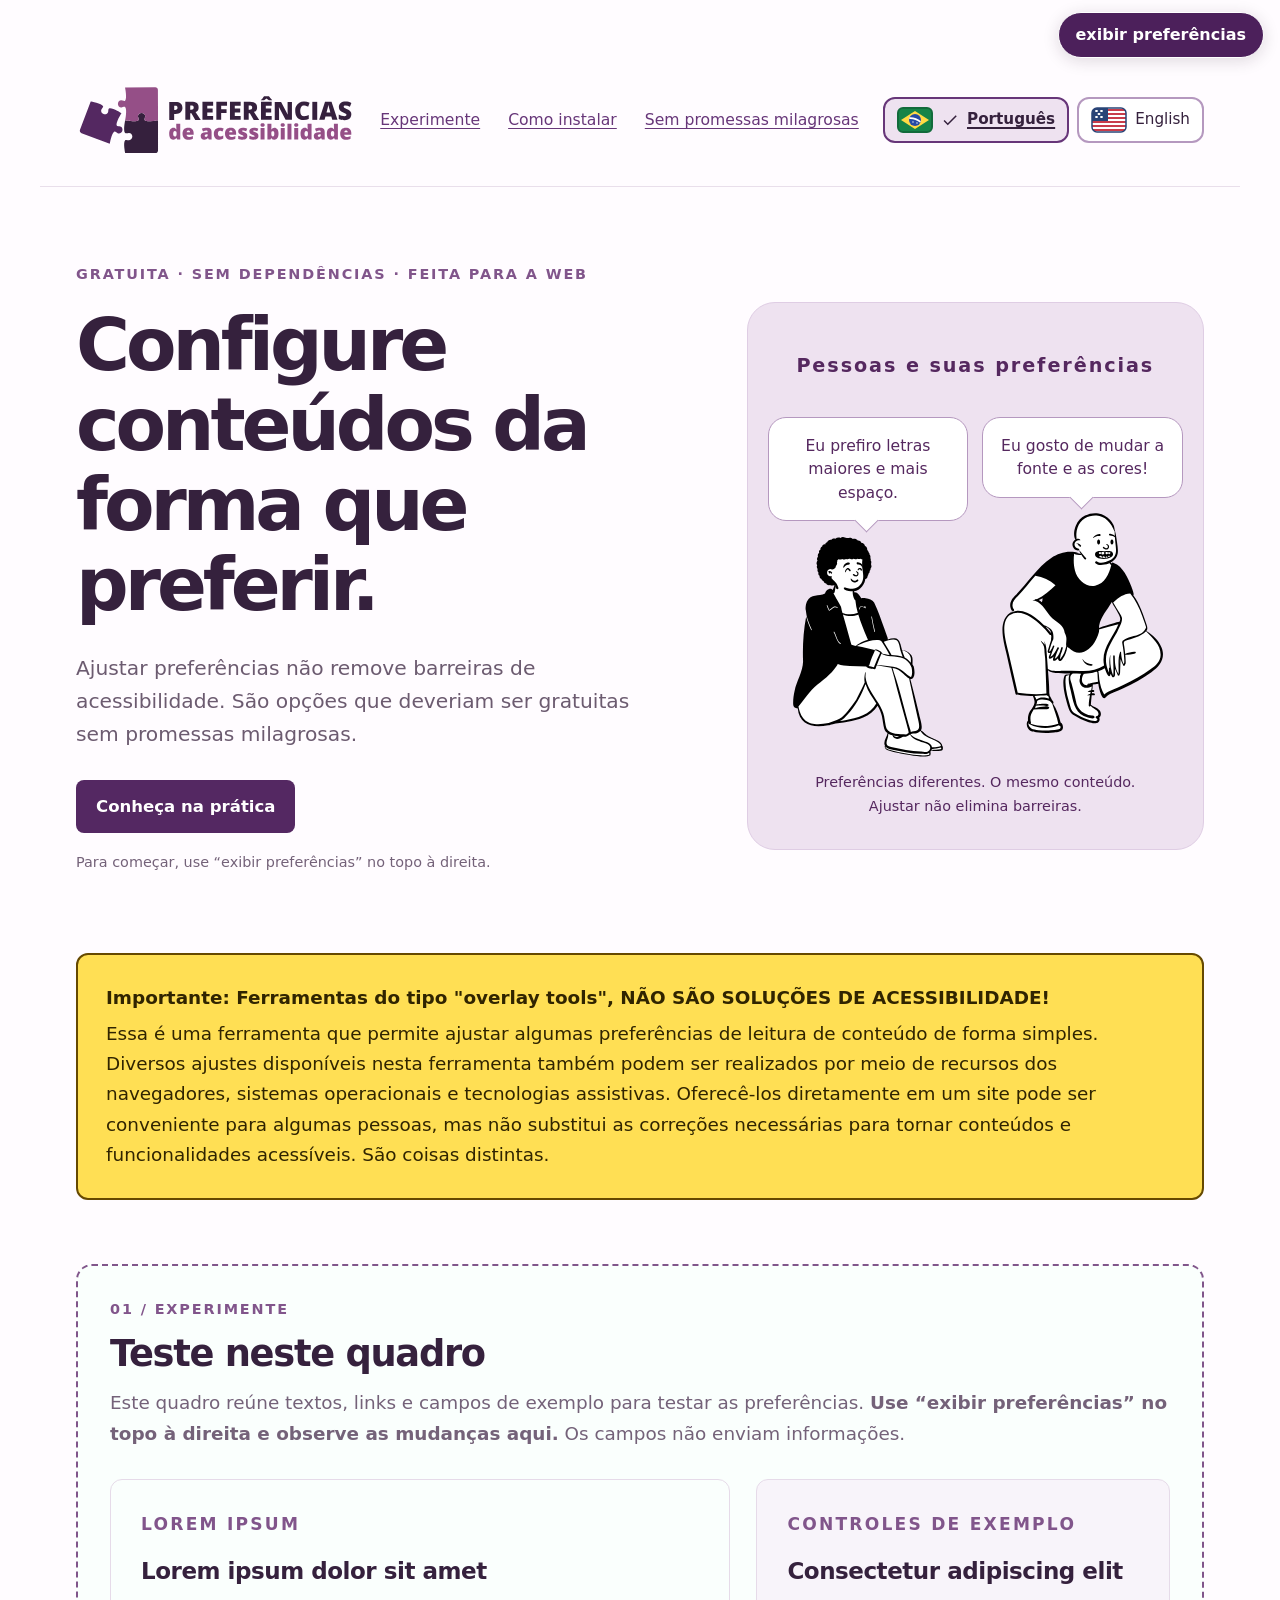
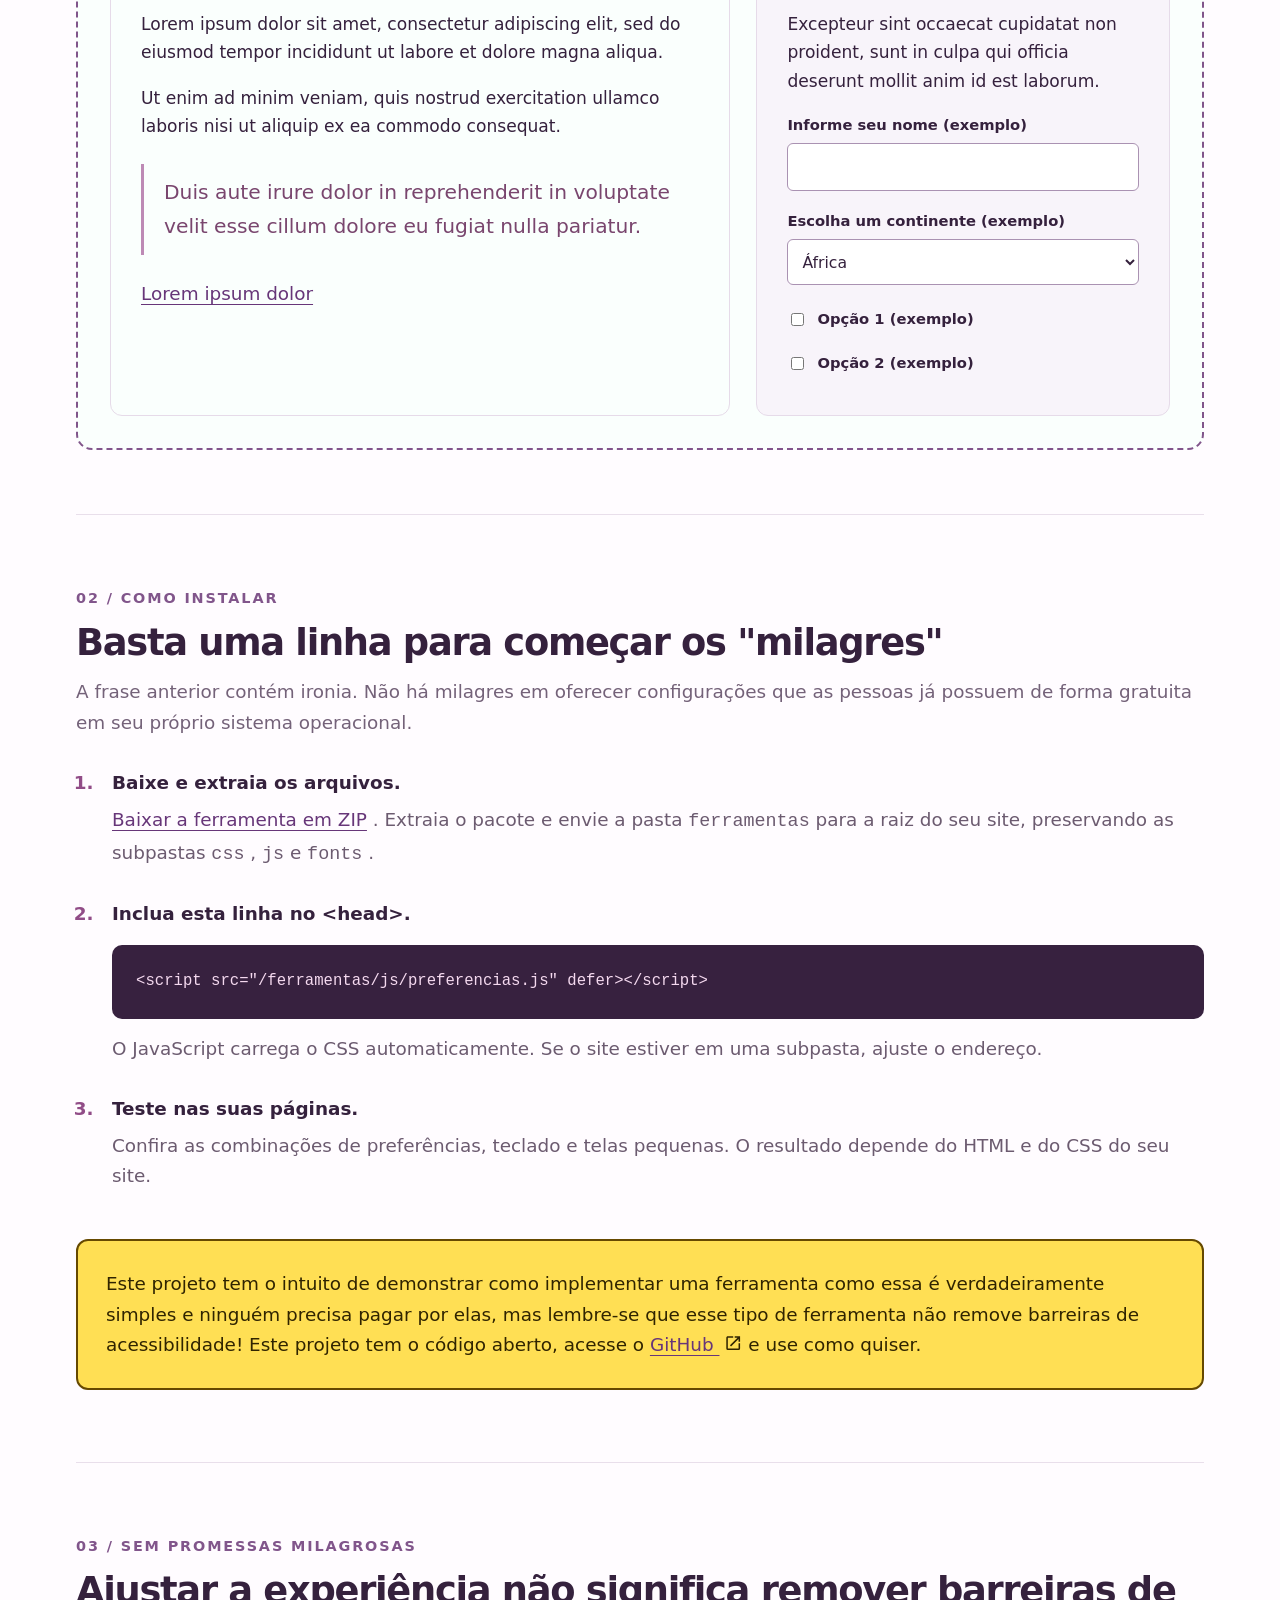
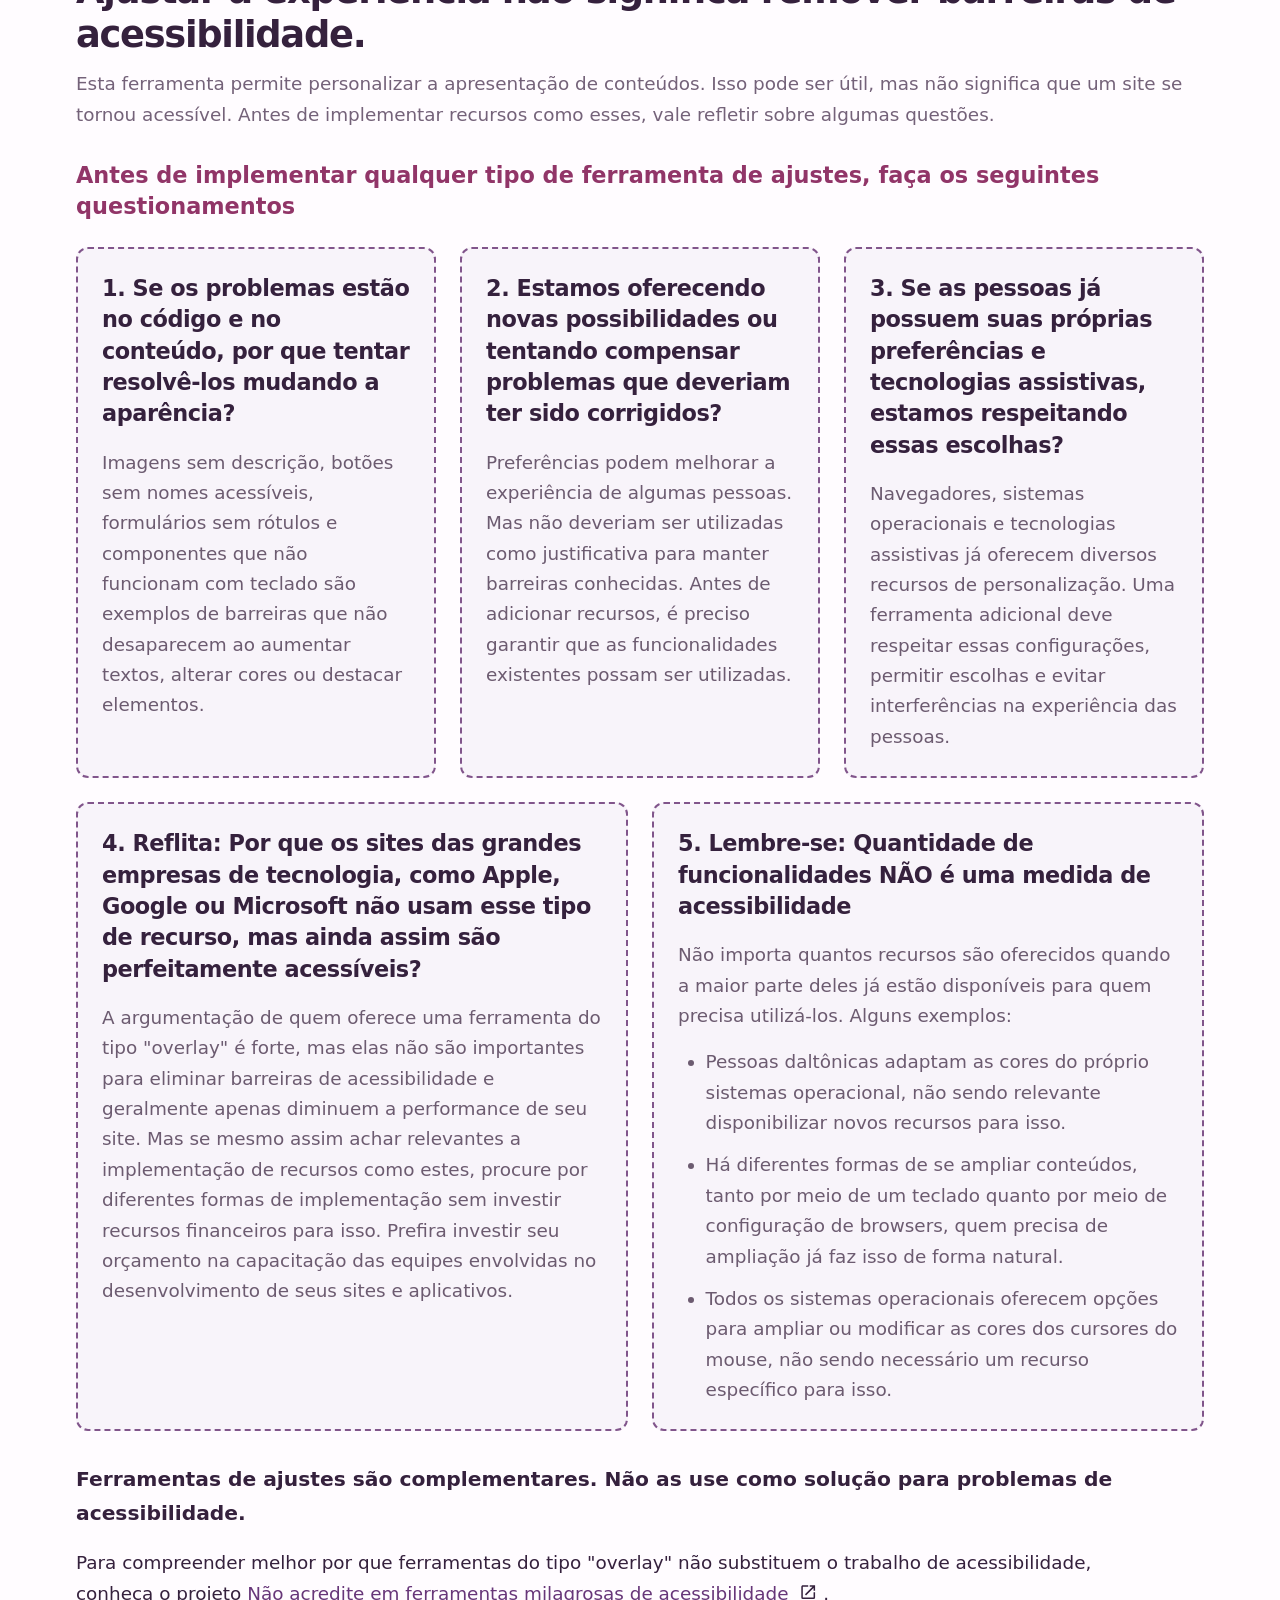
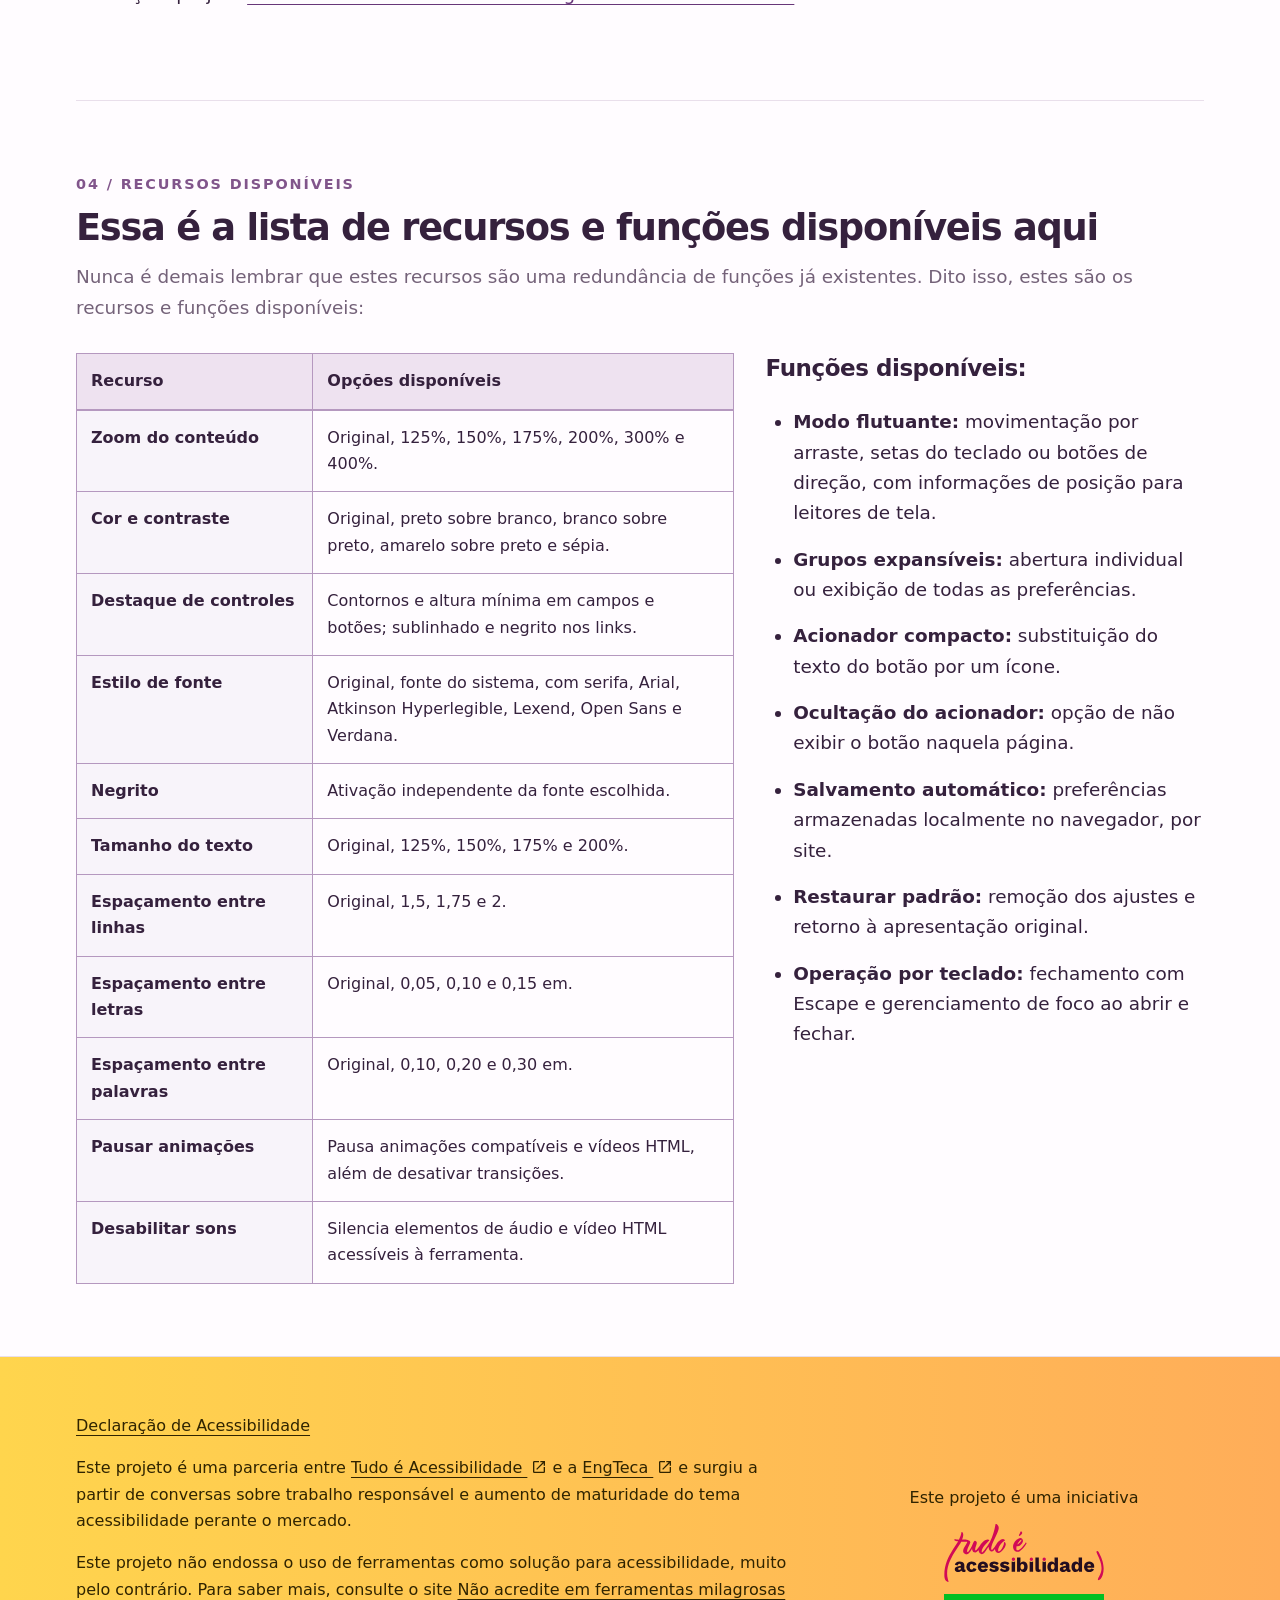
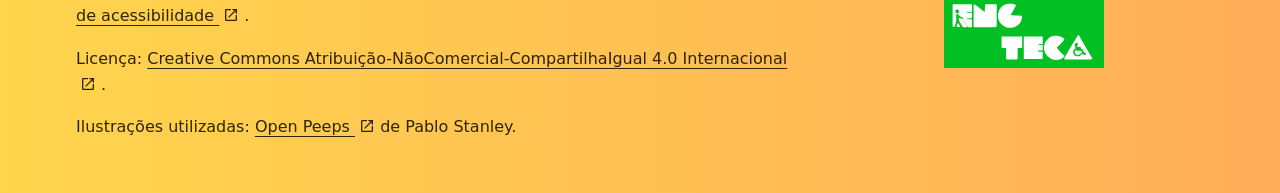
==== commit 5f4634ec: "atualização de conteúdos e v. inglês atualização de conteúdos e v. inglês" ====
--- a/index.html
+++ b/index.html
@@ -26,10 +26,14 @@
     <link rel="manifest" href="img/favicon/site.webmanifest" />
     <link rel="canonical" href="https://preferenciasdeacessibilidade.com/" />
     <meta property="og:url" content="https://preferenciasdeacessibilidade.com/" />
+    <link rel="alternate" hreflang="pt-BR" href="https://preferenciasdeacessibilidade.com/" />
+    <link rel="alternate" hreflang="en-US" href="https://preferenciasdeacessibilidade.com/index-en.html" />
+    <link rel="alternate" hreflang="x-default" href="https://preferenciasdeacessibilidade.com/" />
     <link rel="stylesheet" href="css/demo.css" />
     <script async src="https://www.googletagmanager.com/gtag/js?id=G-C42TWWLW29"></script>
     <script src="js/analytics.js" defer></script>
-    <script src="js/preferencias.js" defer></script>
+    <script src="js/language.js" defer></script>
+    <script src="js/preferencias.js?v=1.10.0" defer></script>
   </head>
   <body>
     <a class="skip" href="#conteudo">
@@ -86,6 +90,18 @@
           <span class="sr-only">nesta página</span>
         </a>
       </nav>
+      <nav class="language-switcher" aria-label="Idioma">
+        <a href="index.html?lang=pt-BR" data-language="pt-BR" lang="pt-BR" hreflang="pt-BR" aria-current="true">
+          <img src="img/flag-br.svg" width="36" height="26" alt="" aria-hidden="true" />
+          <svg class="language-check" xmlns="http://www.w3.org/2000/svg" viewBox="0 0 24 24" width="18" height="18" aria-hidden="true" focusable="false"><path d="M9 16.17 4.83 12l-1.42 1.41L9 19 21 7l-1.41-1.41z" /></svg>
+          <span>Português</span>
+        </a>
+        <a href="index-en.html?lang=en-US" data-language="en-US" lang="en-US" hreflang="en-US">
+          <img src="img/flag-us.svg" width="36" height="26" alt="" aria-hidden="true" />
+          <svg class="language-check" xmlns="http://www.w3.org/2000/svg" viewBox="0 0 24 24" width="18" height="18" aria-hidden="true" focusable="false"><path d="M9 16.17 4.83 12l-1.42 1.41L9 19 21 7l-1.41-1.41z" /></svg>
+          <span>English</span>
+        </a>
+      </nav>
     </header>
     <main id="conteudo">
       <section class="hero" aria-labelledby="titulo">
@@ -125,7 +141,7 @@
       <section id="experimente" class="section experiment-box" aria-labelledby="experimentar-titulo">
         <div class="section-heading">
           <p class="eyebrow">01 / EXPERIMENTE</p>
-          <h2 id="experimentar-titulo">Veja a diferença no conteúdo.</h2>
+          <h2 id="experimentar-titulo">Teste neste quadro</h2>
           <p>
             Este quadro reúne textos, links e campos de exemplo para testar as preferências.
             <strong>Use “exibir preferências” no topo à direita e observe as mudanças aqui.</strong>
@@ -186,10 +202,8 @@
               <code>css</code>
               ,
               <code>js</code>
-              ,
+              e
               <code>fonts</code>
-              e
-              <code>img</code>
               .
             </p>
           </li>
@@ -237,10 +251,21 @@
           </div>
           <div class="limits-card limits-card-wide">
             <h3>4. Reflita: Por que os sites das grandes empresas de tecnologia, como Apple, Google ou Microsoft não usam esse tipo de recurso, mas ainda assim são perfeitamente acessíveis?</h3>
-            <p>Não caia no conto de vendedores de ferramentas do tipo "overlay", elas não são importantes para eliminar barreiras de acessibilidade e geralmente apenas diminuem a performance de seu site. Mas se mesmo assim achar relevantes a implementação de recursos como estes, procure por diferentes formas de implementação sem investir recursos financeiros para isso. Prefira investir seu orçamento na capacitação das equipes envolvidas no desenvolvimento de seus sites e aplicativos.</p>
-          </div>
-        </div>
-        <p class="limits-conclusion"><strong>Ferramentas de ajustes são complementares. Acessibilidade precisa fazer parte do produto.</strong></p>
+            <p>A argumentação de quem oferece uma ferramenta do tipo "overlay" é forte, mas elas não são importantes para eliminar barreiras de acessibilidade e geralmente apenas diminuem a performance de seu site. Mas se mesmo assim achar relevantes a implementação de recursos como estes, procure por diferentes formas de implementação sem investir recursos financeiros para isso. Prefira investir seu orçamento na capacitação das equipes envolvidas no desenvolvimento de seus sites e aplicativos.</p>
+          </div>
+          <div class="limits-card limits-card-wide">
+            <h3>5. Lembre-se: Quantidade de funcionalidades NÃO é uma medida de acessibilidade</h3>
+            <p>
+              Não importa quantos recursos são oferecidos quando a maior parte deles já estão disponíveis para quem precisa utilizá-los. Alguns exemplos:
+            </p>
+            <ul>
+              <li>Pessoas daltônicas adaptam as cores do próprio sistemas operacional, não sendo relevante disponibilizar novos recursos para isso.</li>
+              <li>Há diferentes formas de se ampliar conteúdos, tanto por meio de um teclado quanto por meio de configuração de browsers, quem precisa de ampliação já faz isso de forma natural.</li>
+              <li>Todos os sistemas operacionais oferecem opções para ampliar ou modificar as cores dos cursores do mouse, não sendo necessário um recurso específico para isso.</li>
+            </ul>
+          </div>
+        </div>
+        <p class="limits-conclusion"><strong>Ferramentas de ajustes são complementares. Não as use como solução para problemas de acessibilidade.</strong></p>
         <p>
           Para compreender melhor por que ferramentas do tipo "overlay" não substituem o trabalho de acessibilidade,
           <br />
@@ -252,6 +277,82 @@
           <svg class="external-icon" xmlns="http://www.w3.org/2000/svg" viewBox="0 0 24 24" aria-hidden="true" focusable="false"><path d="M19 19H5V5h7V3H5c-1.11 0-2 .9-2 2v14a2 2 0 0 0 2 2h14a2 2 0 0 0 2-2v-7h-2v7zM14 3v2h3.59l-9.83 9.83 1.41 1.41L19 6.41V10h2V3h-7z" /></svg>
           .
         </p>
+      </section>
+      <section id="recursos" class="section" aria-labelledby="recursos-titulo">
+        <div class="section-heading">
+          <p class="eyebrow">04 / RECURSOS DISPONÍVEIS</p>
+          <h2 id="recursos-titulo">Essa é a lista de recursos e funções disponíveis aqui</h2>
+          <p>Nunca é demais lembrar que estes recursos são uma redundância de funções já existentes. Dito isso, estes são os recursos e funções disponíveis:</p>
+        </div>
+        <div class="resources-grid">
+          <table class="resources-table">
+            <caption class="sr-only">Recursos e opções disponíveis</caption>
+            <thead>
+              <tr>
+                <th scope="col">Recurso</th>
+                <th scope="col">Opções disponíveis</th>
+              </tr>
+            </thead>
+            <tbody>
+              <tr>
+                <th scope="row">Zoom do conteúdo</th>
+                <td>Original, 125%, 150%, 175%, 200%, 300% e 400%.</td>
+              </tr>
+              <tr>
+                <th scope="row">Cor e contraste</th>
+                <td>Original, preto sobre branco, branco sobre preto, amarelo sobre preto e sépia.</td>
+              </tr>
+              <tr>
+                <th scope="row">Destaque de controles</th>
+                <td>Contornos e altura mínima em campos e botões; sublinhado e negrito nos links.</td>
+              </tr>
+              <tr>
+                <th scope="row">Estilo de fonte</th>
+                <td>Original, fonte do sistema, com serifa, Arial, Atkinson Hyperlegible, Lexend, Open Sans e Verdana.</td>
+              </tr>
+              <tr>
+                <th scope="row">Negrito</th>
+                <td>Ativação independente da fonte escolhida.</td>
+              </tr>
+              <tr>
+                <th scope="row">Tamanho do texto</th>
+                <td>Original, 125%, 150%, 175% e 200%.</td>
+              </tr>
+              <tr>
+                <th scope="row">Espaçamento entre linhas</th>
+                <td>Original, 1,5, 1,75 e 2.</td>
+              </tr>
+              <tr>
+                <th scope="row">Espaçamento entre letras</th>
+                <td>Original, 0,05, 0,10 e 0,15 em.</td>
+              </tr>
+              <tr>
+                <th scope="row">Espaçamento entre palavras</th>
+                <td>Original, 0,10, 0,20 e 0,30 em.</td>
+              </tr>
+              <tr>
+                <th scope="row">Pausar animações</th>
+                <td>Pausa animações compatíveis e vídeos HTML, além de desativar transições.</td>
+              </tr>
+              <tr>
+                <th scope="row">Desabilitar sons</th>
+                <td>Silencia elementos de áudio e vídeo HTML acessíveis à ferramenta.</td>
+              </tr>
+            </tbody>
+          </table>
+          <div class="resources-functions">
+            <h3>Funções disponíveis:</h3>
+            <ul>
+              <li><strong>Modo flutuante:</strong> movimentação por arraste, setas do teclado ou botões de direção, com informações de posição para leitores de tela.</li>
+              <li><strong>Grupos expansíveis:</strong> abertura individual ou exibição de todas as preferências.</li>
+              <li><strong>Acionador compacto:</strong> substituição do texto do botão por um ícone.</li>
+              <li><strong>Ocultação do acionador:</strong> opção de não exibir o botão naquela página.</li>
+              <li><strong>Salvamento automático:</strong> preferências armazenadas localmente no navegador, por site.</li>
+              <li><strong>Restaurar padrão:</strong> remoção dos ajustes e retorno à apresentação original.</li>
+              <li><strong>Operação por teclado:</strong> fechamento com Escape e gerenciamento de foco ao abrir e fechar.</li>
+            </ul>
+          </div>
+        </div>
       </section>
     </main>
     <footer class="site-footer">
--- a/css/demo.css
+++ b/css/demo.css
@@ -307,10 +307,11 @@
 }
 .limits-grid {
   display: grid;
-  grid-template-columns: repeat(auto-fit, minmax(min(100%, 19rem), 1fr));
+  grid-template-columns: repeat(6, minmax(0, 1fr));
   gap: 24px;
 }
 .limits-card {
+  grid-column: span 2;
   min-width: 0;
   padding: 24px;
   border: 2px dashed #81558b;
@@ -318,7 +319,7 @@
   background: #f8f4fa;
 }
 .limits-card-wide {
-  grid-column: 1 / -1;
+  grid-column: span 3;
 }
 .limits-grid h3 {
   margin: 0 0 18px;
@@ -328,11 +329,19 @@
 .limits-card p {
   margin: 0;
 }
+.limits-card ul {
+  margin: 16px 0 0;
+  padding-left: 1.5em;
+}
+.limits-card li + li {
+  margin-top: 12px;
+}
 .limits-conclusion {
   margin: 32px 0 16px;
   font-size: 1.265rem;
 }
 .limits-grid p,
+.limits-card ul,
 .reference {
   font-size: 1.15rem;
   color: #6c5b70;
@@ -365,6 +374,9 @@
   .demo-grid,
   .limits-grid {
     grid-template-columns: 1fr;
+  }
+  .limits-card {
+    grid-column: 1 / -1;
   }
   .site-header {
     align-items: flex-start;
@@ -463,6 +475,7 @@
   font-size: 1.15rem;
 }
 .experiment-box {
+  background: #fafffd;
   border: 2px dashed #81558b;
   border-radius: 16px;
   margin: 64px 0;
@@ -634,3 +647,135 @@
     transform: none;
   }
 }
+
+.resources-grid {
+  display: grid;
+  grid-template-columns: minmax(0, 3fr) minmax(0, 2fr);
+  gap: 32px;
+  align-items: start;
+}
+.resources-table {
+  width: 100%;
+  table-layout: fixed;
+  border-collapse: collapse;
+  font-size: 1rem;
+}
+.resources-table th,
+.resources-table td {
+  border: 1px solid #b598bf;
+  padding: 14px;
+  text-align: left;
+  vertical-align: top;
+}
+.resources-table thead th {
+  background: #eee2f0;
+}
+.resources-table th:first-child {
+  width: 36%;
+}
+.resources-table tbody th {
+  background: #f8f4fa;
+}
+.resources-functions {
+  min-width: 0;
+}
+.resources-functions h3 {
+  margin-top: 0;
+}
+.resources-functions ul {
+  margin: 0;
+  padding-left: 1.5em;
+}
+.resources-functions li + li {
+  margin-top: 16px;
+}
+@media (max-width: 800px) {
+  .resources-grid {
+    grid-template-columns: minmax(0, 1fr);
+  }
+}
+@media (max-width: 420px) {
+  .resources-table th,
+  .resources-table td {
+    padding: 8px;
+  }
+}
+
+.site-header {
+  flex-wrap: wrap;
+}
+.language-switcher {
+  display: flex;
+  flex-wrap: wrap;
+  gap: 8px;
+}
+.language-switcher a {
+  display: inline-flex;
+  align-items: center;
+  justify-content: center;
+  gap: 8px;
+  min-height: 44px;
+  padding: 8px 12px;
+  border: 2px solid #b598bf;
+  border-radius: 12px;
+  background: #fff;
+  color: #35213d;
+  font-size: 0.95rem;
+  text-decoration: none;
+}
+.language-switcher a[aria-current="true"] {
+  border-color: #673679;
+  background: #eee2f0;
+  font-weight: 700;
+  text-decoration: underline;
+  text-decoration-thickness: 2px;
+}
+.language-switcher a:hover {
+  background: #f8f4fa;
+}
+.language-switcher a:focus-visible {
+  outline: 3px solid #35213d;
+  outline-offset: 3px;
+}
+.language-switcher img {
+  display: block;
+  flex-shrink: 0;
+}
+@media (max-width: 420px) {
+  .language-switcher a {
+    padding: 6px 8px;
+  }
+}
+
+.language-check {
+  display: none;
+  flex-shrink: 0;
+  fill: currentColor;
+}
+.language-switcher a[aria-current="true"] .language-check {
+  display: block;
+}
+@media (max-width: 420px) {
+  .language-switcher a {
+    gap: 4px;
+    padding: 6px;
+  }
+  .language-switcher img {
+    width: 28px;
+    height: auto;
+  }
+}
+
+html[lang="en-US"] .brand {
+  text-decoration: none;
+}
+.brand .brand-translation {
+  display: block;
+  margin-top: 8px;
+  color: #44234e;
+  font-size: 1.1rem;
+  font-weight: 600;
+  line-height: 1.4;
+  letter-spacing: 0.02em;
+  text-align: center;
+}
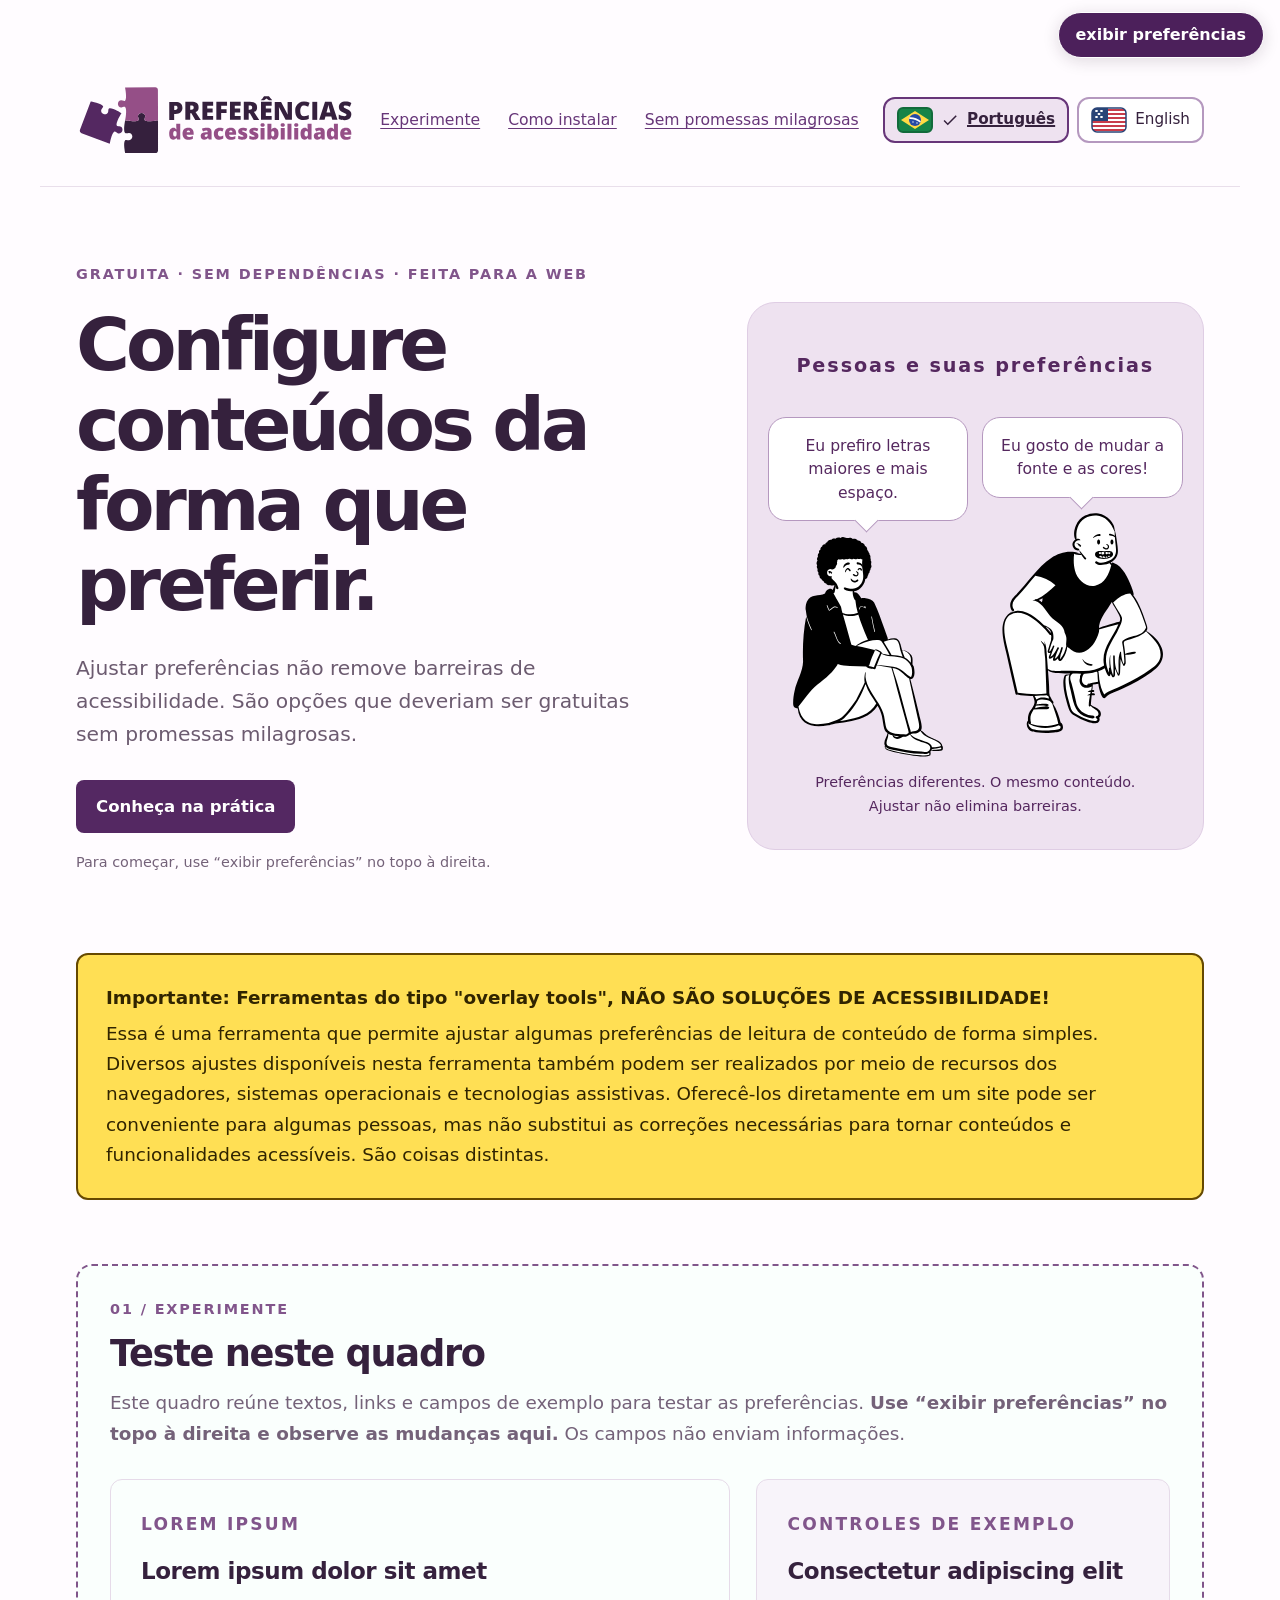
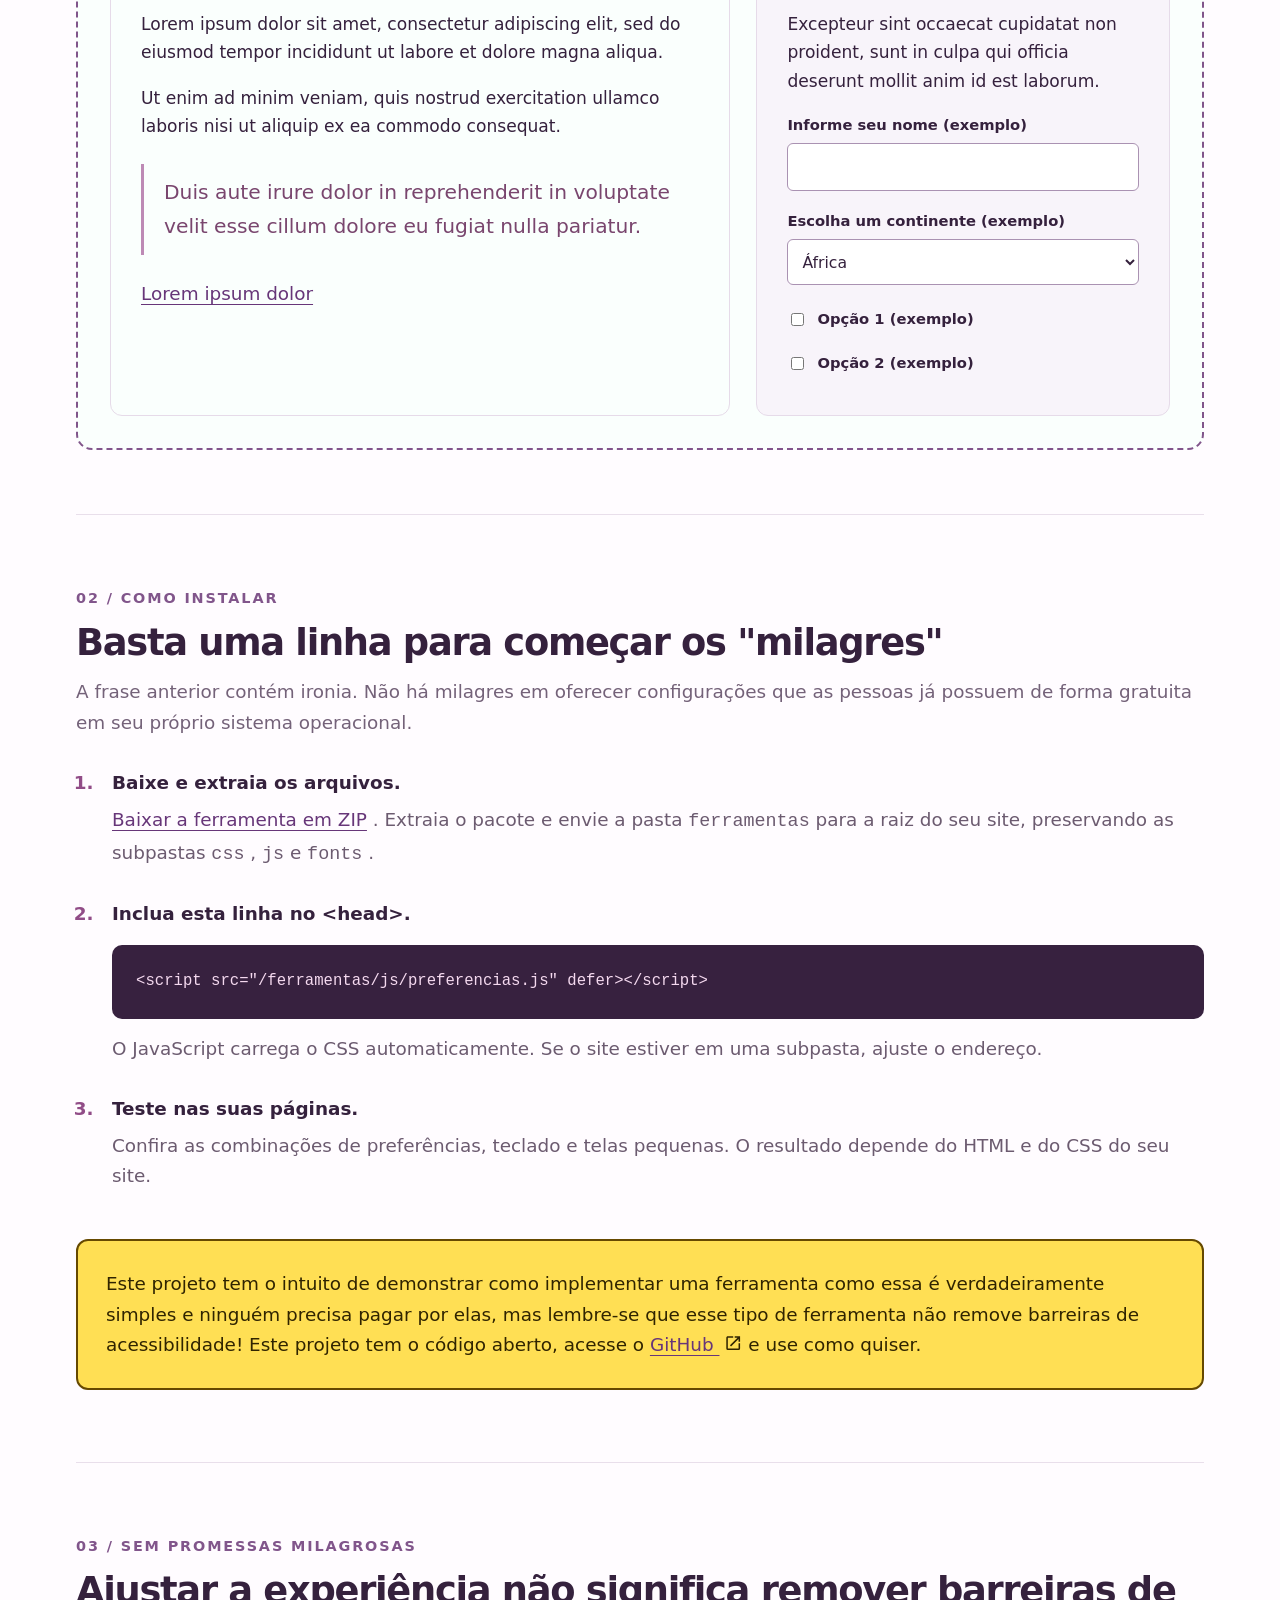
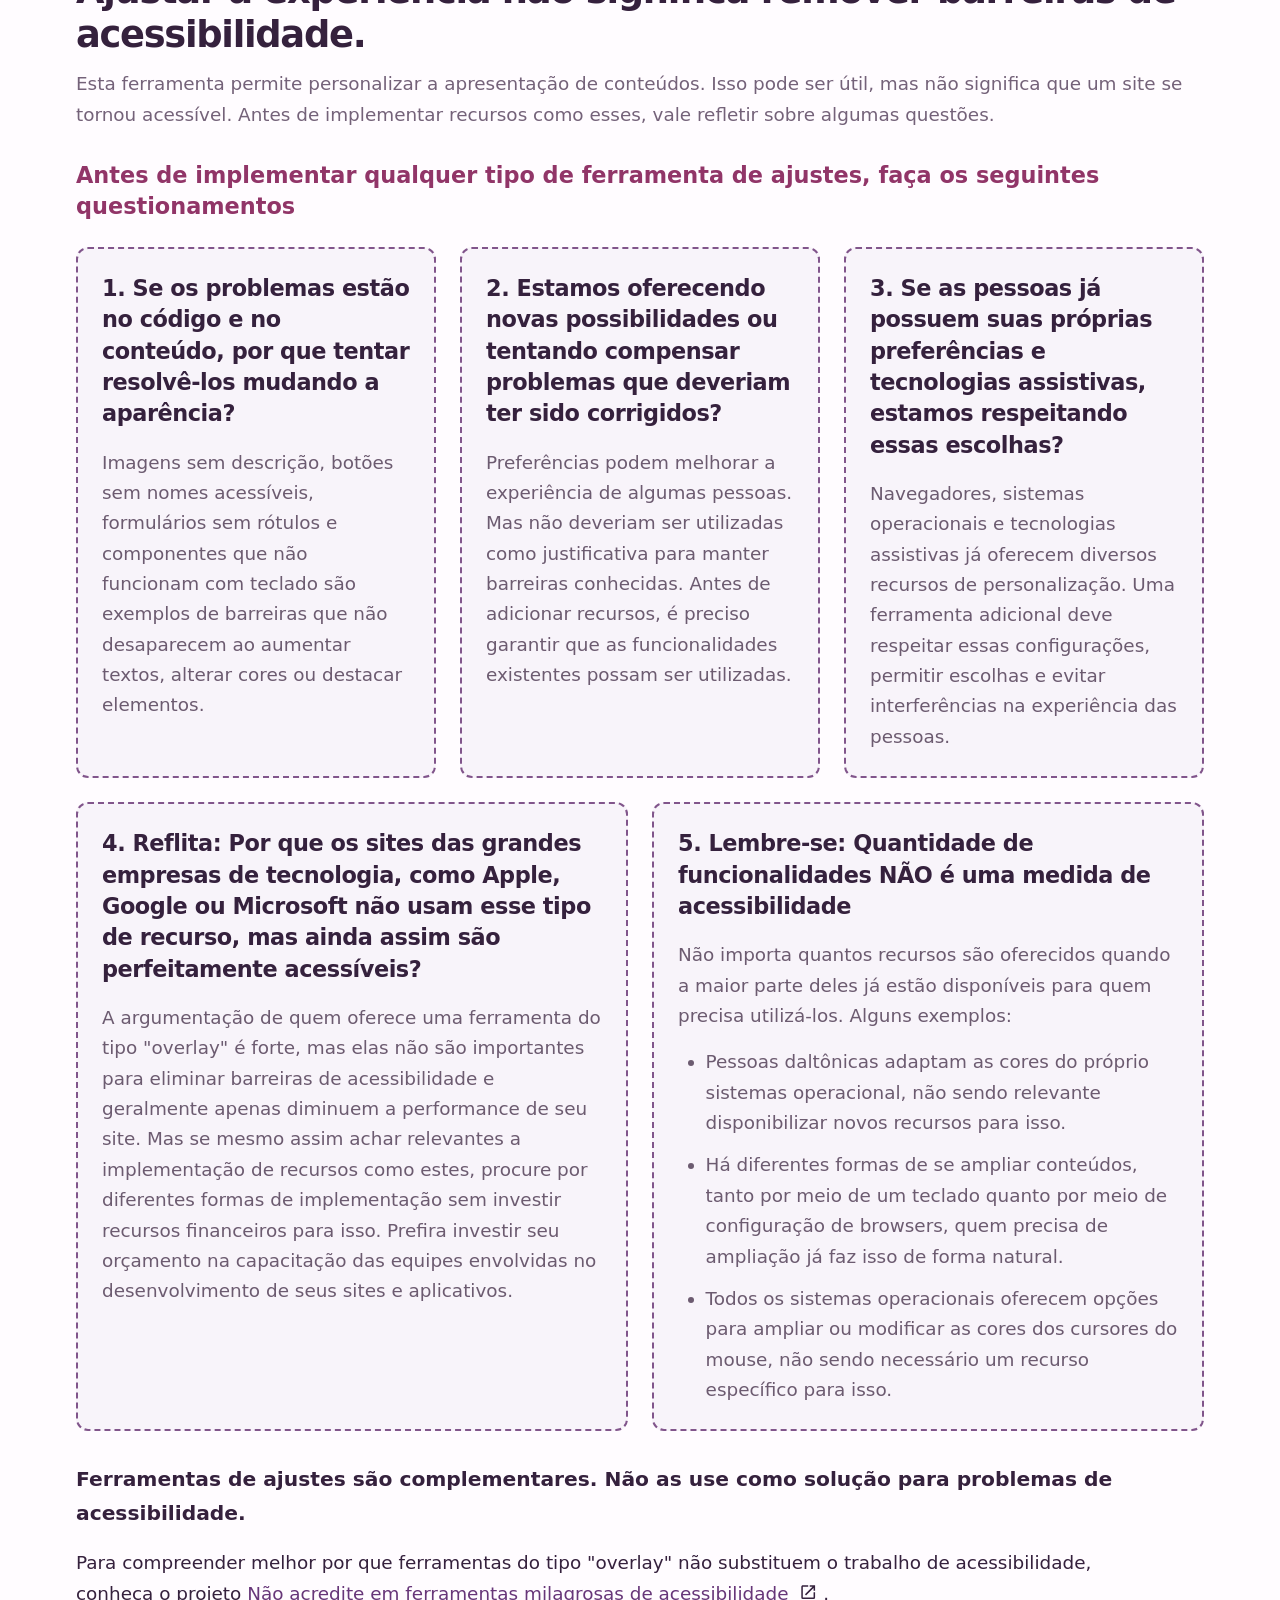
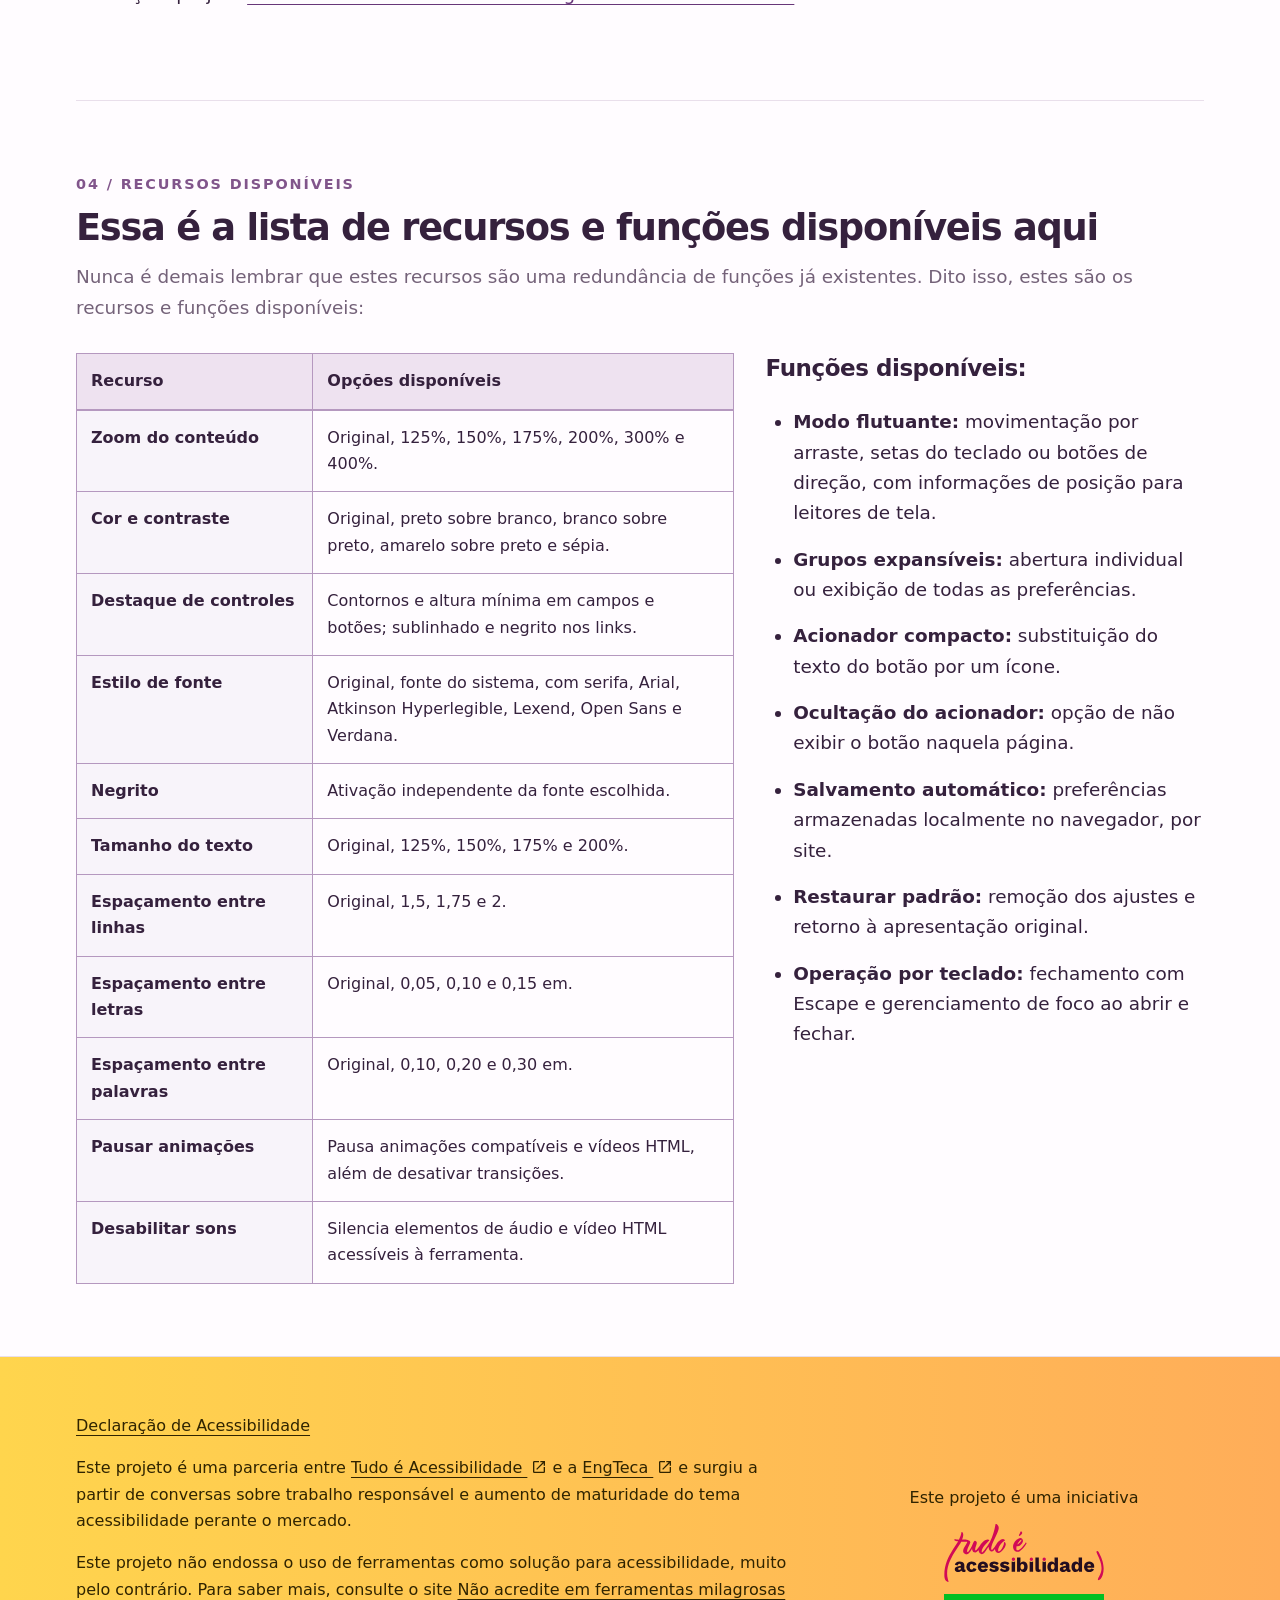
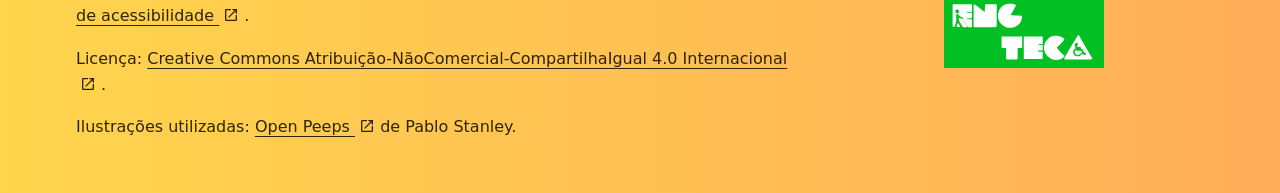
==== commit 2930c123: "ajustes do idioma inglês ajustes do idioma inglês" ====
--- a/index.html
+++ b/index.html
@@ -38,7 +38,7 @@
   <body>
     <a class="skip" href="#conteudo">
       Ir para o conteúdo
-      <span class="sr-only">nesta página</span>
+      <span class="sr-only">conteúdo abre nesta mesma página</span>
     </a>
     <header class="site-header">
       <div class="brand">
@@ -79,29 +79,29 @@
       <nav aria-label="Navegação principal">
         <a href="#experimente">
           Experimente
-          <span class="sr-only">nesta página</span>
+          <span class="sr-only">conteúdo abre nesta mesma página</span>
         </a>
         <a href="#instalacao">
           Como instalar
-          <span class="sr-only">nesta página</span>
+          <span class="sr-only">conteúdo abre nesta mesma página</span>
         </a>
         <a href="#limites">
           Sem promessas milagrosas
-          <span class="sr-only">nesta página</span>
+          <span class="sr-only">conteúdo abre nesta mesma página</span>
         </a>
       </nav>
-      <nav class="language-switcher" aria-label="Idioma">
-        <a href="index.html?lang=pt-BR" data-language="pt-BR" lang="pt-BR" hreflang="pt-BR" aria-current="true">
+      <div role="group" class="language-switcher" aria-label="Idioma">
+        <button type="button" data-url="index.html?lang=pt-BR" aria-label="Alterar para português" data-language="pt-BR" lang="pt-BR" aria-pressed="true">
           <img src="img/flag-br.svg" width="36" height="26" alt="" aria-hidden="true" />
           <svg class="language-check" xmlns="http://www.w3.org/2000/svg" viewBox="0 0 24 24" width="18" height="18" aria-hidden="true" focusable="false"><path d="M9 16.17 4.83 12l-1.42 1.41L9 19 21 7l-1.41-1.41z" /></svg>
           <span>Português</span>
-        </a>
-        <a href="index-en.html?lang=en-US" data-language="en-US" lang="en-US" hreflang="en-US">
+        </button>
+        <button type="button" data-url="index-en.html?lang=en-US" aria-label="Switch to English" data-language="en-US" lang="en-US" aria-pressed="false">
           <img src="img/flag-us.svg" width="36" height="26" alt="" aria-hidden="true" />
           <svg class="language-check" xmlns="http://www.w3.org/2000/svg" viewBox="0 0 24 24" width="18" height="18" aria-hidden="true" focusable="false"><path d="M9 16.17 4.83 12l-1.42 1.41L9 19 21 7l-1.41-1.41z" /></svg>
           <span>English</span>
-        </a>
-      </nav>
+        </button>
+      </div>
     </header>
     <main id="conteudo">
       <section class="hero" aria-labelledby="titulo">
@@ -111,7 +111,7 @@
           <p class="lead">Ajustar preferências não remove barreiras de acessibilidade. São opções que deveriam ser gratuitas sem promessas milagrosas.</p>
           <a class="button" href="#experimente">
             Conheça na prática
-            <span class="sr-only">nesta página</span>
+            <span class="sr-only">conteúdo abre nesta mesma página</span>
           </a>
           <p class="hero-caption">Para começar, use “exibir preferências” no topo à direita.</p>
         </div>
--- a/css/demo.css
+++ b/css/demo.css
@@ -709,7 +709,7 @@
   flex-wrap: wrap;
   gap: 8px;
 }
-.language-switcher a {
+.language-switcher button {
   display: inline-flex;
   align-items: center;
   justify-content: center;
@@ -720,20 +720,22 @@
   border-radius: 12px;
   background: #fff;
   color: #35213d;
+  font-family: inherit;
   font-size: 0.95rem;
+  cursor: pointer;
   text-decoration: none;
 }
-.language-switcher a[aria-current="true"] {
+.language-switcher button[aria-pressed="true"] {
   border-color: #673679;
   background: #eee2f0;
   font-weight: 700;
   text-decoration: underline;
   text-decoration-thickness: 2px;
 }
-.language-switcher a:hover {
+.language-switcher button:hover {
   background: #f8f4fa;
 }
-.language-switcher a:focus-visible {
+.language-switcher button:focus-visible {
   outline: 3px solid #35213d;
   outline-offset: 3px;
 }
@@ -742,7 +744,7 @@
   flex-shrink: 0;
 }
 @media (max-width: 420px) {
-  .language-switcher a {
+  .language-switcher button {
     padding: 6px 8px;
   }
 }
@@ -752,11 +754,11 @@
   flex-shrink: 0;
   fill: currentColor;
 }
-.language-switcher a[aria-current="true"] .language-check {
+.language-switcher button[aria-pressed="true"] .language-check {
   display: block;
 }
 @media (max-width: 420px) {
-  .language-switcher a {
+  .language-switcher button {
     gap: 4px;
     padding: 6px;
   }
